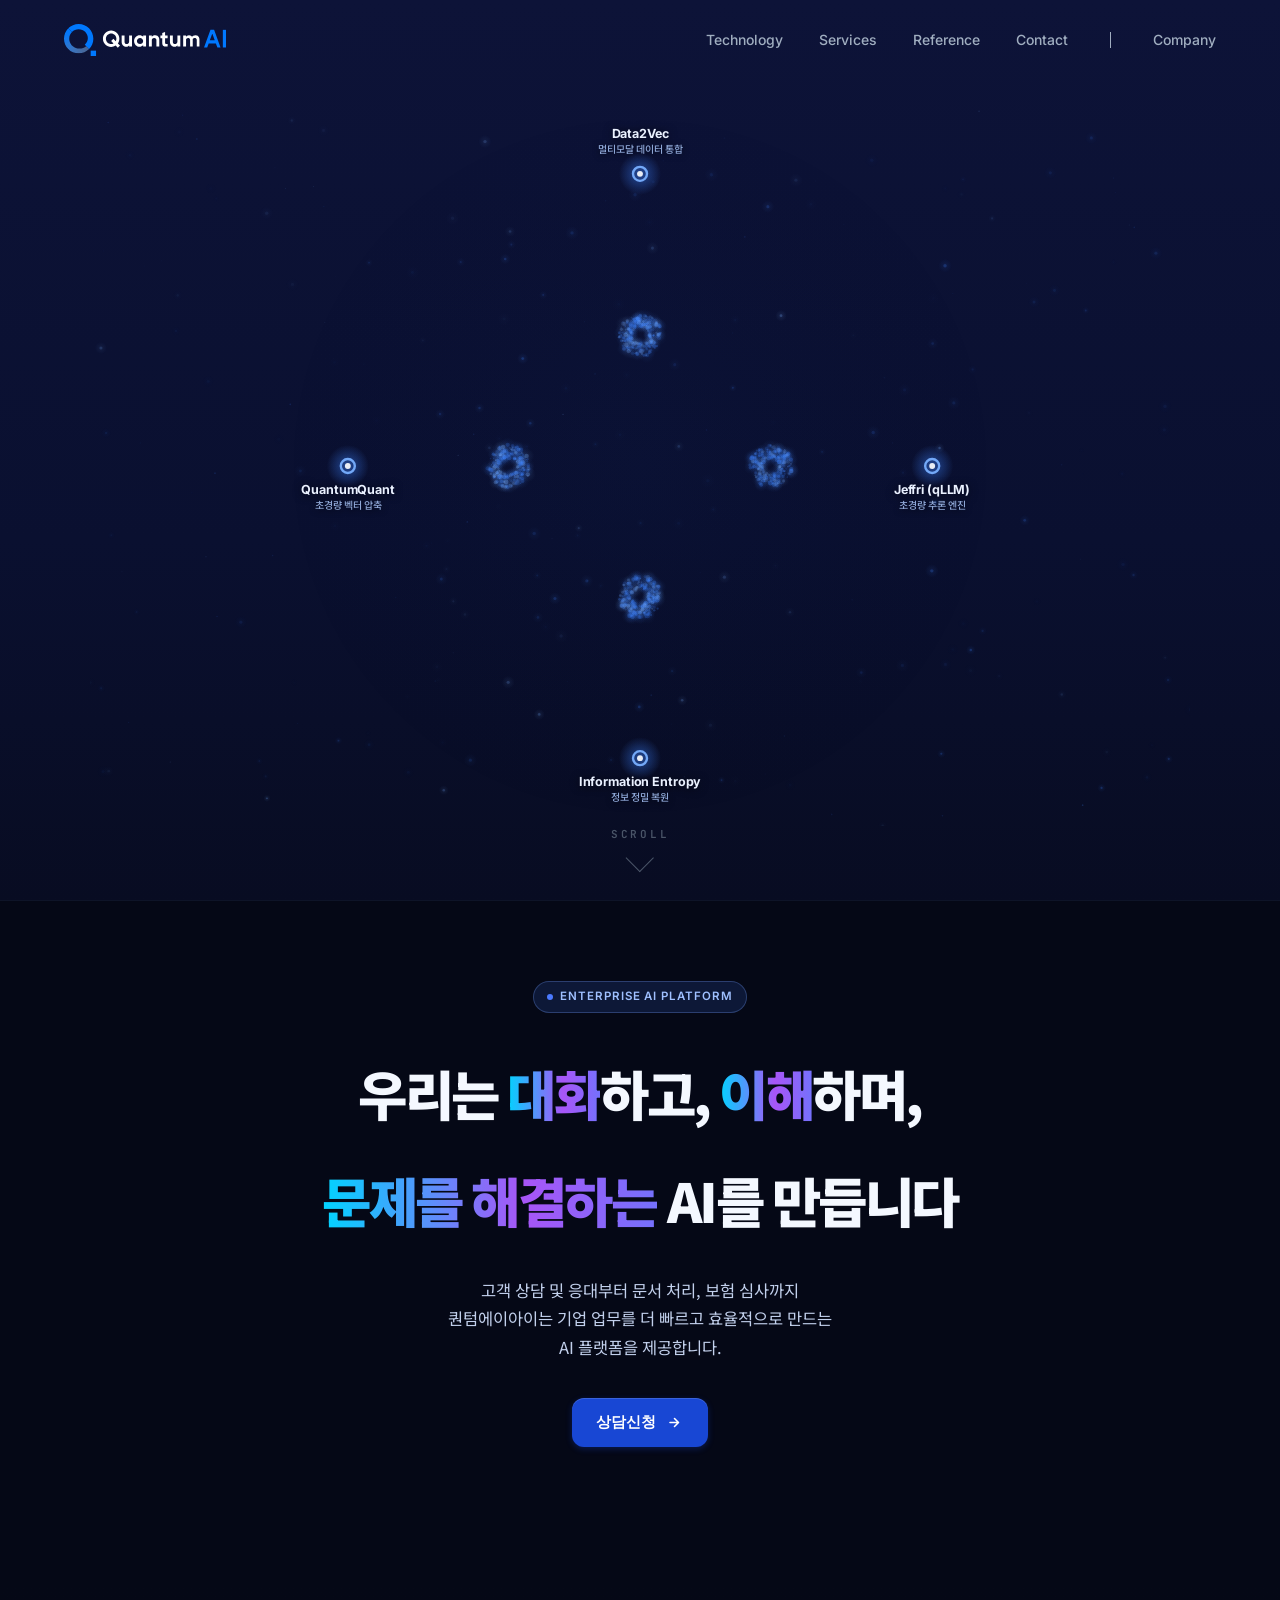
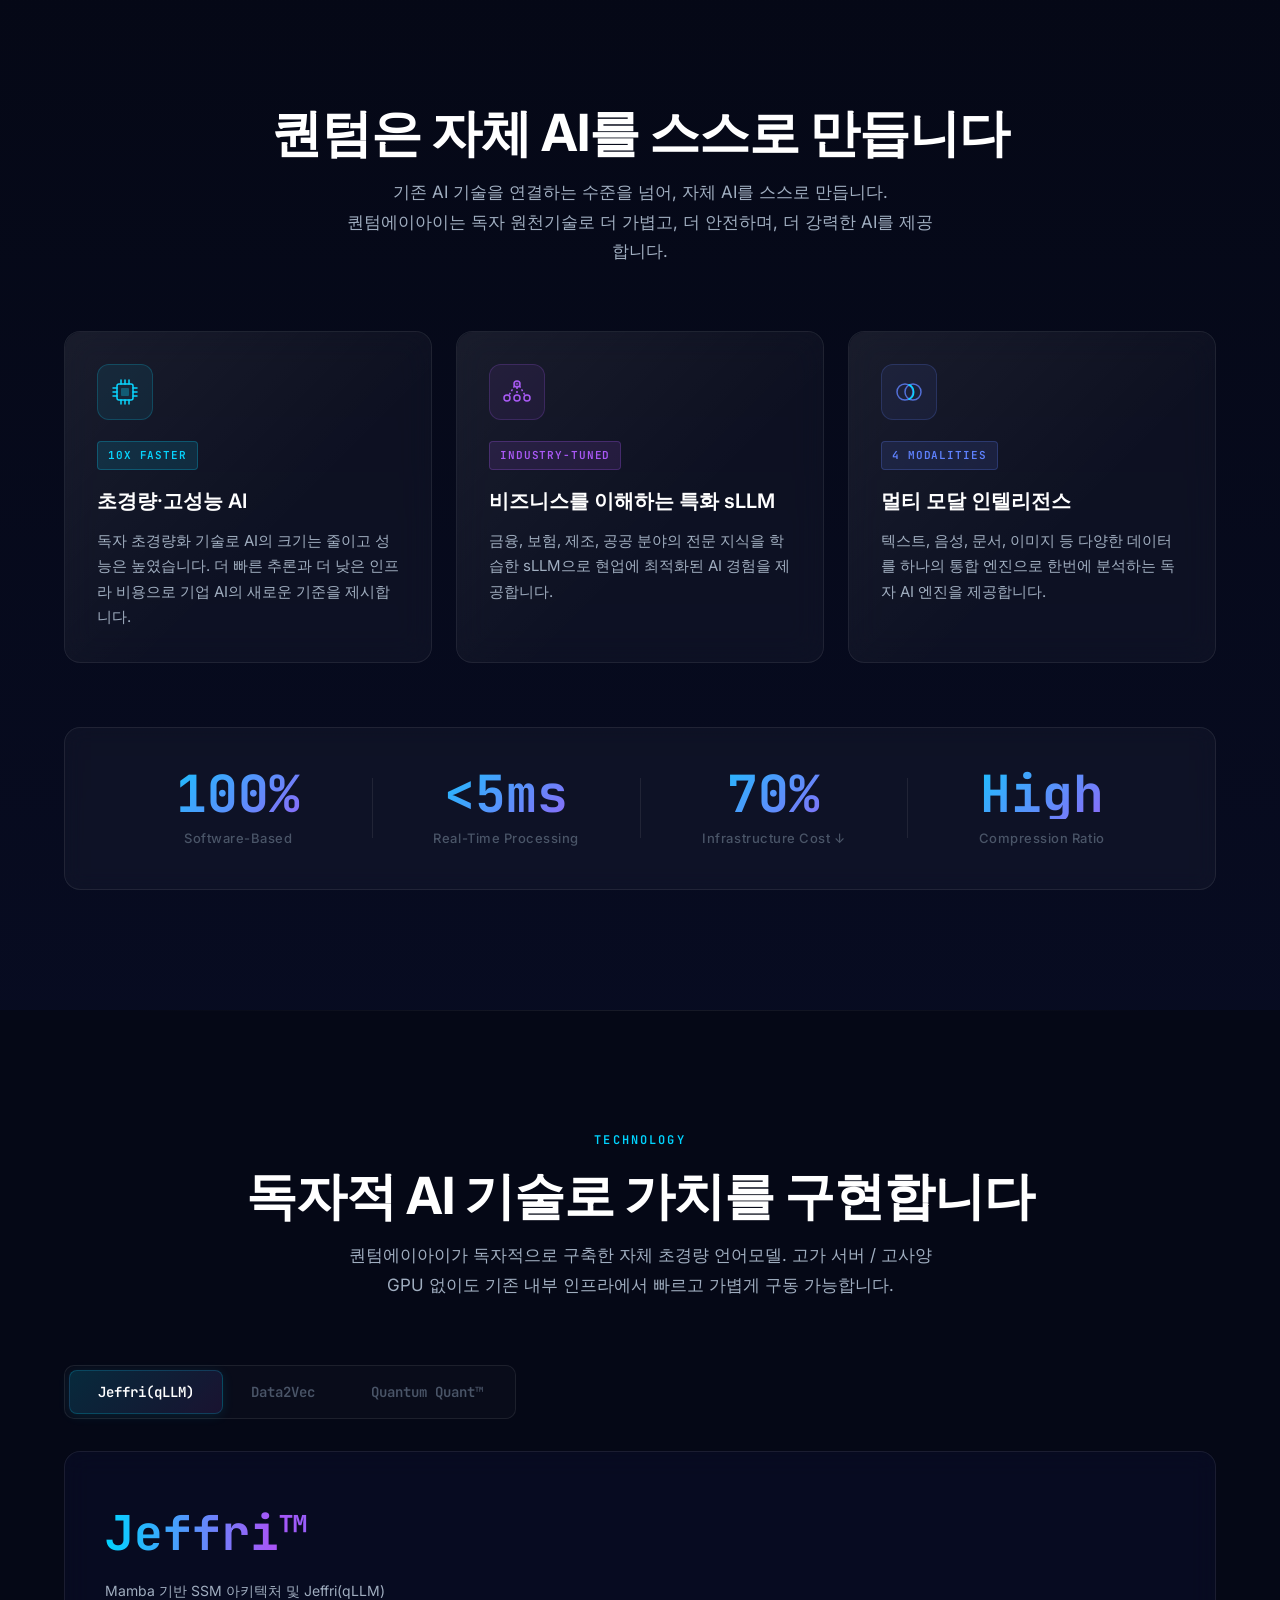
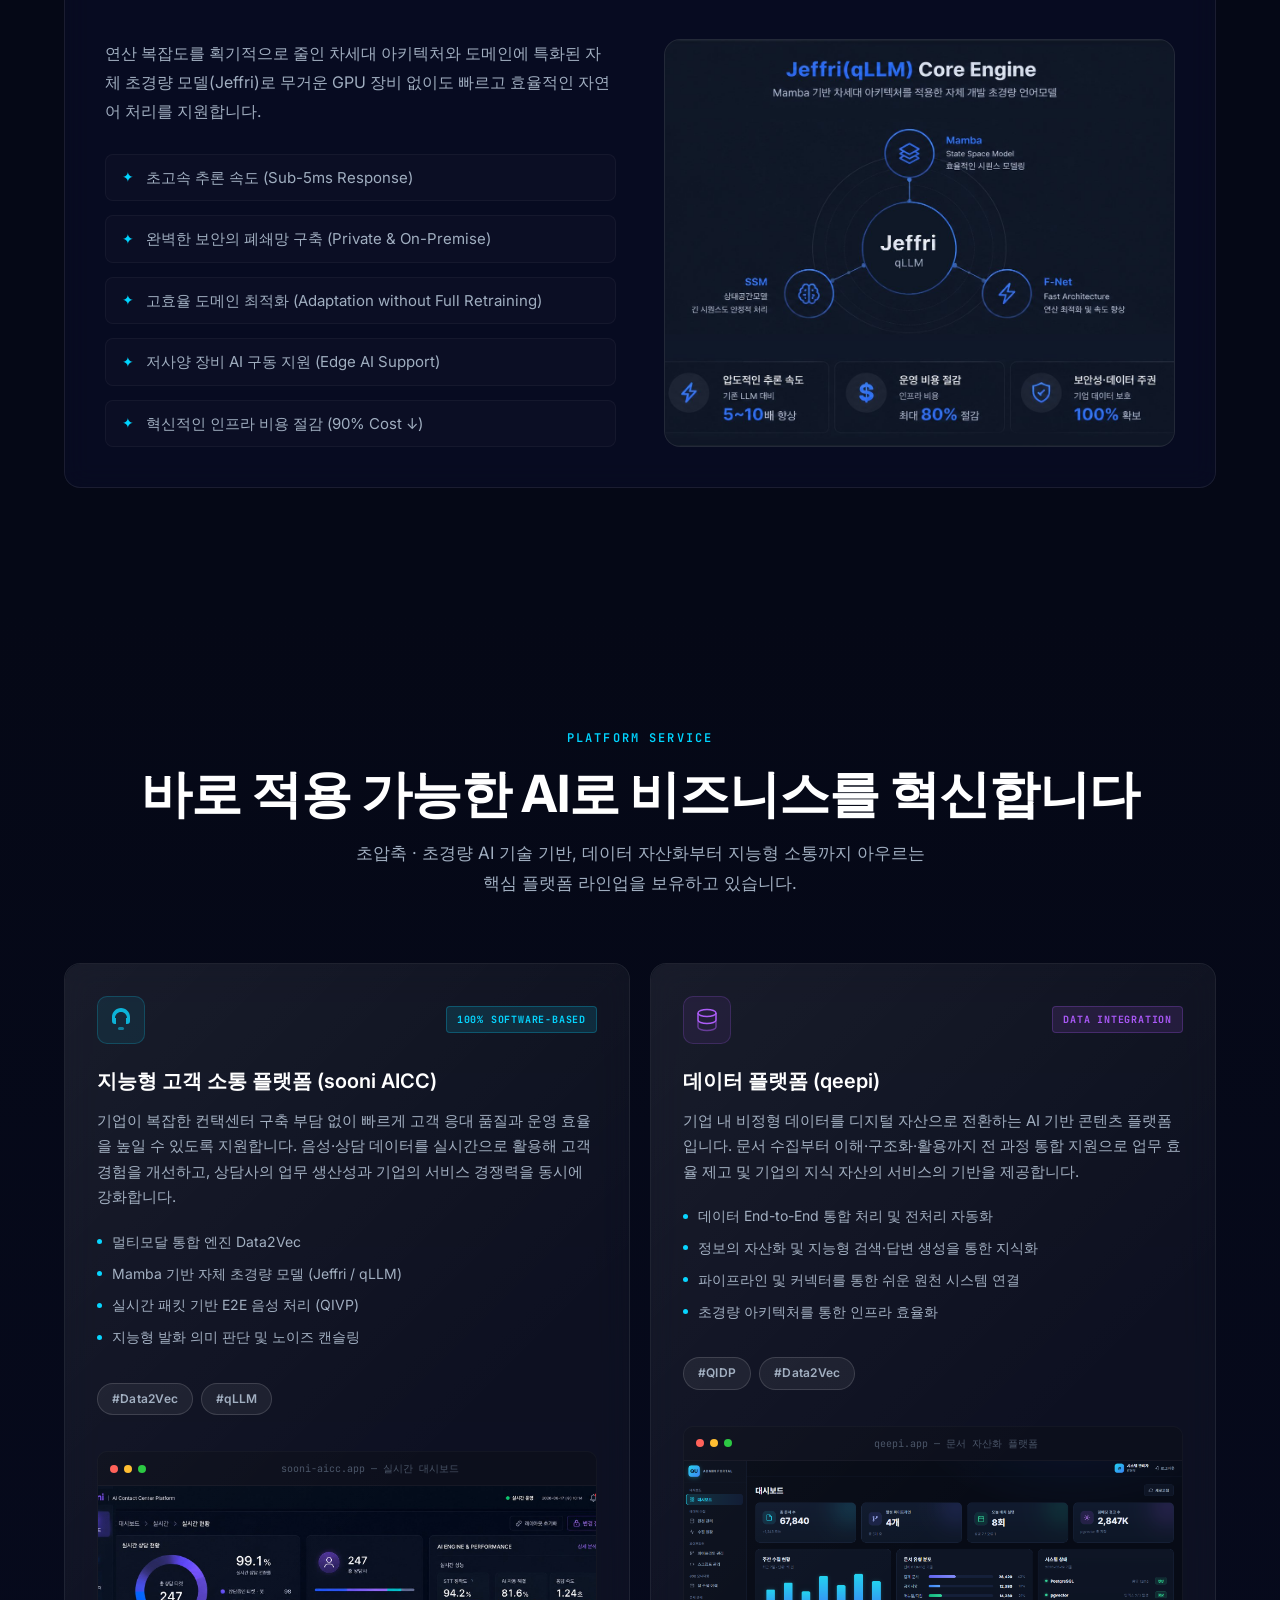
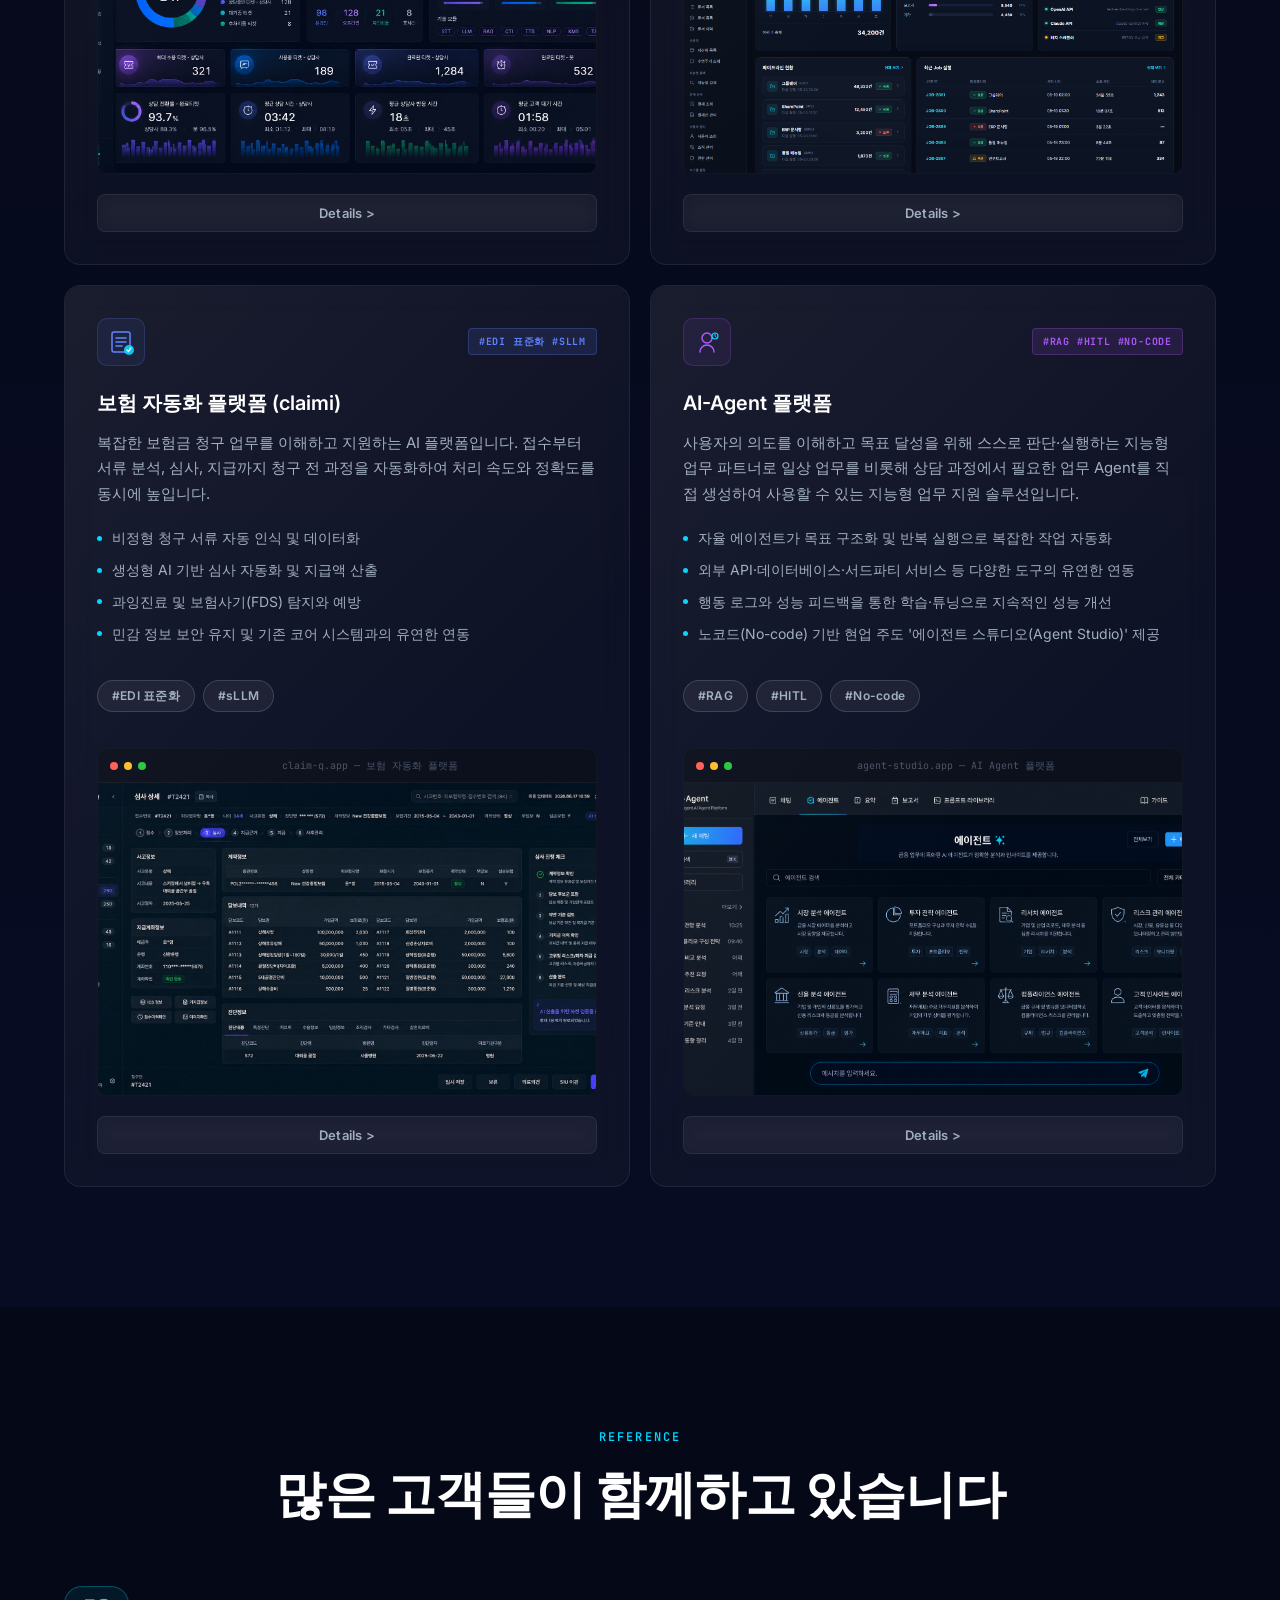
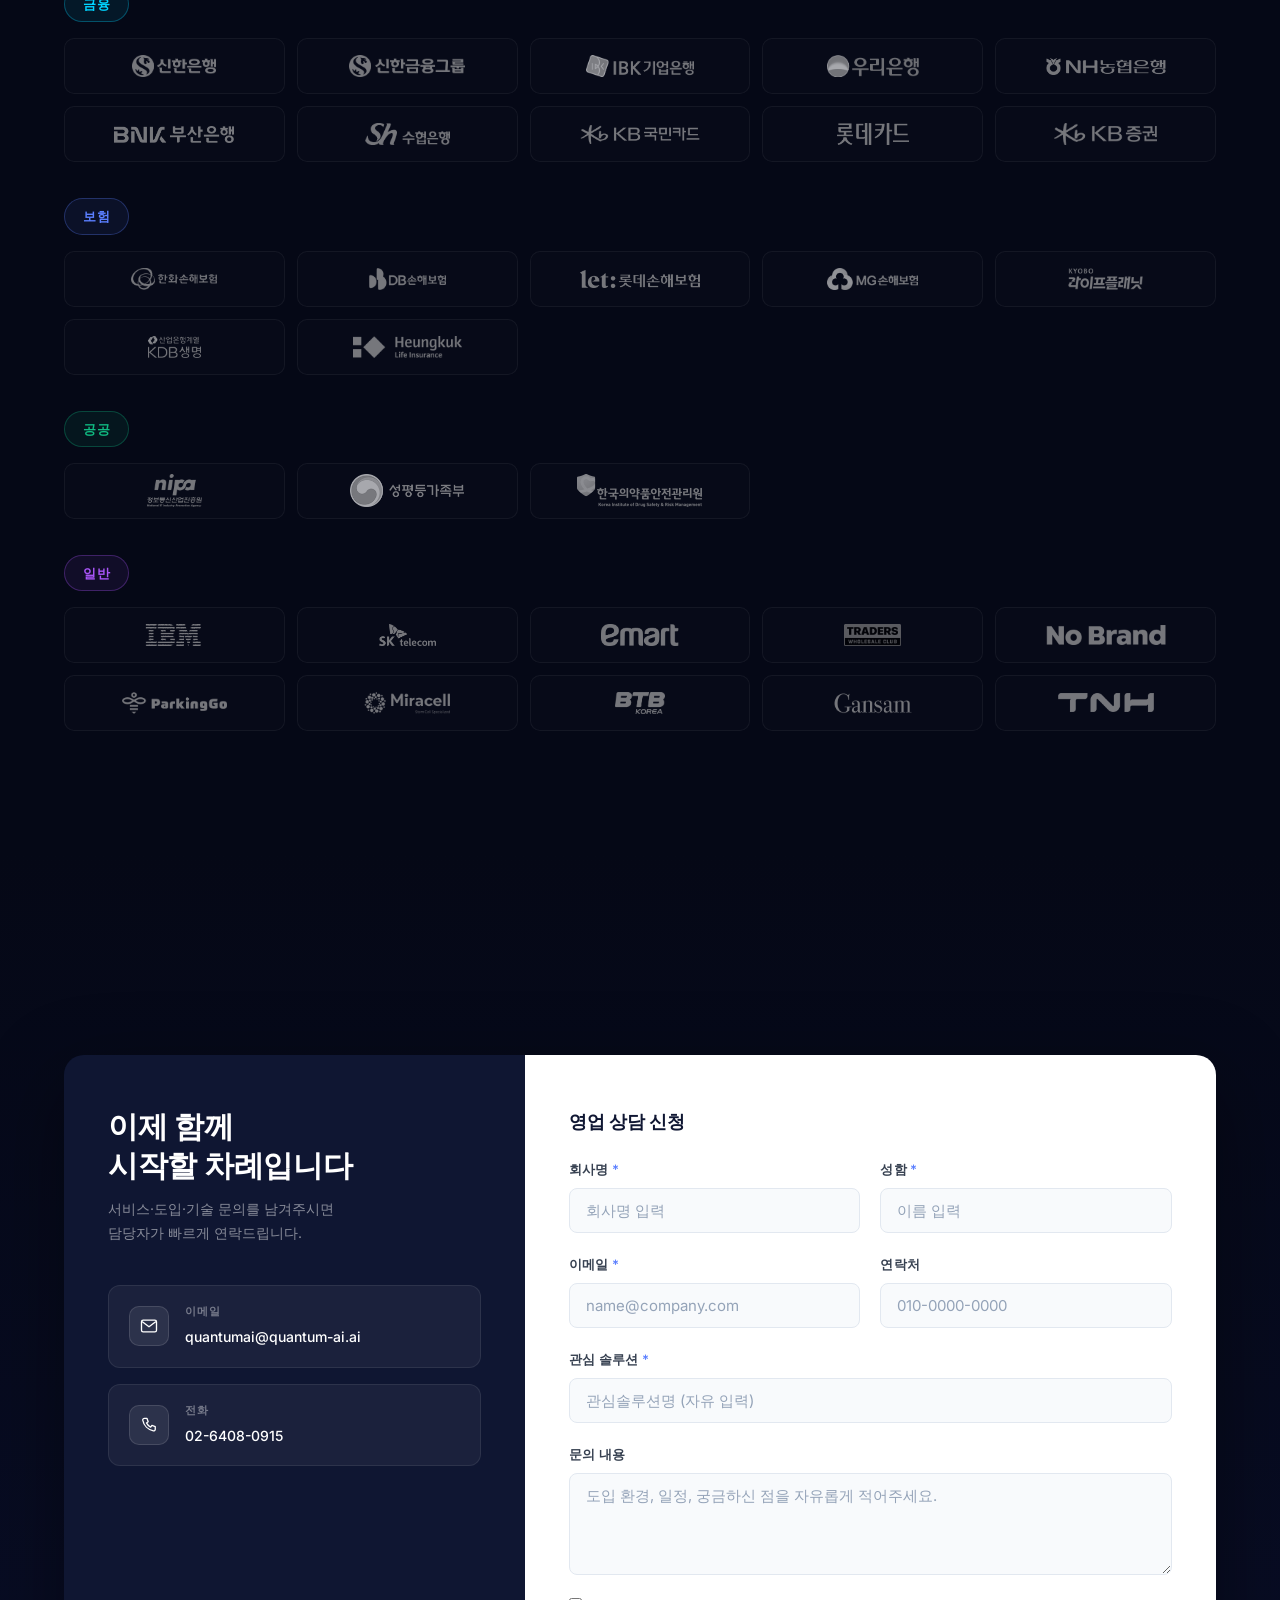
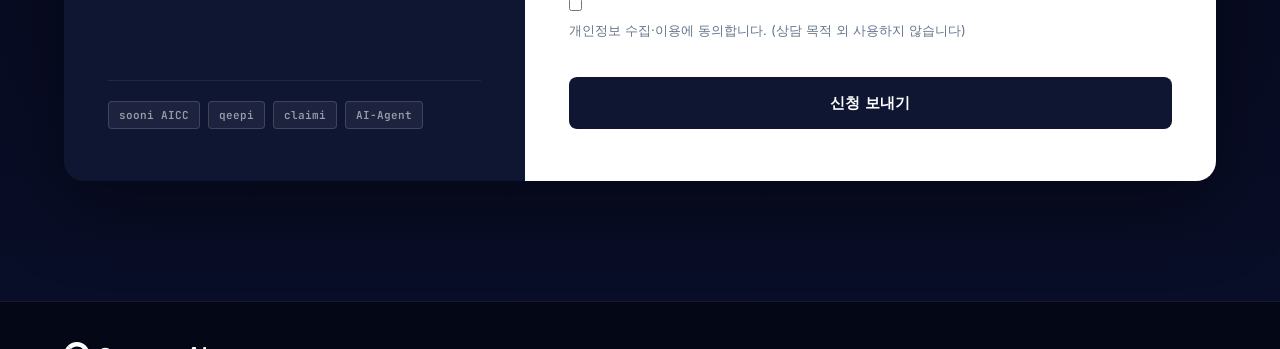
==== index.html @ 3c7838ae "Add files via upload" ====
﻿<!DOCTYPE html>
<html lang="en">
<head>
  <meta charset="UTF-8" />
  <meta name="viewport" content="width=device-width, initial-scale=1.0" />
  <title>Enterprise AI Technology | Proprietary sLLM & Multimodal AI</title>
  <meta name="description" content="Jeffri™ sLLM, Data2Vec™ multimodal engine, and Ultra Compression Technology — proprietary AI for enterprise-grade intelligence." />
  <meta property="og:title" content="Enterprise AI Technology | Proprietary sLLM & Multimodal AI" />
  <meta property="og:description" content="We own the AI stack. Jeffri™ sLLM, Data2Vec™ multimodal engine, and Ultra Compression Technology for enterprise." />
  <meta property="og:type" content="website" />
  <link rel="preconnect" href="https://fonts.googleapis.com" />
  <link rel="preconnect" href="https://fonts.gstatic.com" crossorigin />
  <link href="https://fonts.googleapis.com/css2?family=Inter:wght@300;400;500;600;700;800;900&family=JetBrains+Mono:wght@400;500;600;700&family=Noto+Sans+KR:wght@300;400;500;600;700;800;900&display=swap" rel="stylesheet" />
  <link rel="stylesheet" href="css/index.css" />
</head>
<body>

  <!-- NAVIGATION -->
  <header id="navbar" role="banner">
    <nav class="nav-container" aria-label="Main navigation">
      <a href="#" class="nav-logo" aria-label="Home">
        <img src="img/logo.svg" alt="Quantum AI" class="nav-logo-img" style="height:32px;width:auto;display:block;" />
      </a>
      <ul class="nav-links" role="list">
        <li><a href="#technology" class="nav-link">Technology</a></li>
        <li><a href="#services" class="nav-link">Services</a></li>
        <li><a href="#references" class="nav-link">Reference</a></li>
        <li><a href="#contact" class="nav-link">Contact</a></li>
        <li class="nav-divider" aria-hidden="true"></li>
        <li><a href="company.html" class="nav-link nav-link-alt">Company</a></li>
      </ul>
      <a href="#contact" class="btn btn-nav-cta" style="display:none;">Get Started</a>
      <button class="hamburger" aria-label="Open menu" aria-expanded="false" aria-controls="mobile-drawer">
        <span></span><span></span><span></span>
      </button>
    </nav>
    <!-- Mobile Drawer -->
    <div id="mobile-drawer" class="mobile-drawer" role="dialog" aria-modal="true" aria-label="Navigation menu">
      <button class="drawer-close" aria-label="Close menu">✕</button>
      <ul role="list">
        <li><a href="#hero" class="drawer-link">Intro</a></li>
        <li><a href="#technology" class="drawer-link">Technology</a></li>
        <li><a href="#services" class="drawer-link">Services</a></li>
        <li><a href="#references" class="drawer-link">Reference</a></li>
        <li><a href="#contact" class="drawer-link">Contact</a></li>
        <li class="drawer-divider" aria-hidden="true"></li>
        <li><a href="company.html" class="drawer-link drawer-link-alt">Company</a></li>
        <li style="display:none;"><a href="#contact" class="btn btn-primary drawer-cta">Get Started</a></li>
      </ul>
    </div>
    <div class="drawer-overlay"></div>
  </header>

  <main>

    <!-- ===== SECTION 1: HERO (quantum-ai-final.html 애니메이션 적용) ===== -->
    <section id="hero" class="hero-section hero-stacked" aria-label="Hero">
      <div class="hero-grid"></div>
      <div class="hero-glow"></div>

      <!-- 첫 화면: 애니메이션 배너만 단독 노출 (100vh) -->
      <div class="hero-stage">
        <div class="hero-vis-banner">
          <div class="hero-vis-wrap">
            <canvas class="hero-canvas-3d" id="heroKvCanvas" aria-hidden="true"></canvas>
            <div class="hero-node-labels" id="heroNodeLabels" aria-hidden="true"></div>
            <div class="hero-core-title" id="heroCoreTitle">퀀텀에이아이</div>
          </div>
        </div>
        <a href="#hero-copy" class="hero-scroll-hint" aria-label="아래로 스크롤">
          <span class="hero-scroll-text">SCROLL</span>
          <span class="hero-scroll-arrow" aria-hidden="true"></span>
        </a>
      </div>

      <!-- 스크롤 후: 히어로 문구 (중앙 정렬) -->
      <div class="hero-inner" id="hero-copy">
        <div class="hero-copy reveal-up">
          <div class="hero-kicker"><span class="hero-kicker-dot"></span>Enterprise AI Platform</div>
          <h1 class="hero-h1 kr">
            <span class="block"><span class="hw">우리는 </span><span class="grad g1">대화</span><span class="hw">하고, </span><span class="grad g2">이해</span><span class="hw">하며,</span></span>
            <span class="block" style="white-space:nowrap;"><span class="grad g3">문제를 해결하는</span><span class="hw"> AI를 만듭니다</span></span>
          </h1>
          <p class="hero-sub">고객 상담 및 응대부터 문서 처리, 보험 심사까지<br>퀀텀에이아이는 기업 업무를 더 빠르고 효율적으로 만드는<br>AI 플랫폼을 제공합니다.</p>
          <div class="hero-ctas">
            <a href="#contact" class="btn-hero-p">
              상담신청
              <svg width="20" height="13" viewBox="0 0 13 13" fill="none"><path d="M2.5 6.5h8M7 2.5l4 4-4 4" stroke="white" stroke-width="1.6" stroke-linecap="round" stroke-linejoin="round"/></svg>
            </a>
          </div>
        </div>
      </div>
    </section>

    <!-- ===== SECTION 2: WHY US ===== -->
    <section id="why-us" class="section why-section" aria-labelledby="why-title">
      <div class="container">
        <div class="section-header reveal-up">
          <h2 id="why-title" class="section-h2">퀀텀은 자체 AI를 스스로 만듭니다</h2>
          <p class="section-sub">기존 AI 기술을 연결하는 수준을 넘어, 자체 AI를 스스로 만듭니다. </br>퀀텀에이아이는 독자 원천기술로 더 가볍고, 더 안전하며, 더 강력한 AI를 제공합니다.</p>
        </div>

        <div class="cards-grid three-col">
          <!-- Card 1 -->
          <article class="glass-card reveal-up" style="--delay:0.1s" aria-label="Ultra Lightweight AI">
            <div class="card-icon-wrap cyan-glow">
              <svg width="32" height="32" viewBox="0 0 32 32" fill="none" aria-hidden="true">
                <rect x="8" y="8" width="16" height="16" rx="2" stroke="#00D4FF" stroke-width="1.5"/>
                <rect x="12" y="12" width="8" height="8" rx="1" fill="#00D4FF" opacity="0.3"/>
                <line x1="4" y1="12" x2="8" y2="12" stroke="#00D4FF" stroke-width="1.5" stroke-linecap="round"/>
                <line x1="4" y1="16" x2="8" y2="16" stroke="#00D4FF" stroke-width="1.5" stroke-linecap="round"/>
                <line x1="4" y1="20" x2="8" y2="20" stroke="#00D4FF" stroke-width="1.5" stroke-linecap="round"/>
                <line x1="24" y1="12" x2="28" y2="12" stroke="#00D4FF" stroke-width="1.5" stroke-linecap="round"/>
                <line x1="24" y1="16" x2="28" y2="16" stroke="#00D4FF" stroke-width="1.5" stroke-linecap="round"/>
                <line x1="24" y1="20" x2="28" y2="20" stroke="#00D4FF" stroke-width="1.5" stroke-linecap="round"/>
                <line x1="12" y1="4" x2="12" y2="8" stroke="#00D4FF" stroke-width="1.5" stroke-linecap="round"/>
                <line x1="16" y1="4" x2="16" y2="8" stroke="#00D4FF" stroke-width="1.5" stroke-linecap="round"/>
                <line x1="20" y1="4" x2="20" y2="8" stroke="#00D4FF" stroke-width="1.5" stroke-linecap="round"/>
                <line x1="12" y1="24" x2="12" y2="28" stroke="#00D4FF" stroke-width="1.5" stroke-linecap="round"/>
                <line x1="16" y1="24" x2="16" y2="28" stroke="#00D4FF" stroke-width="1.5" stroke-linecap="round"/>
                <line x1="20" y1="24" x2="20" y2="28" stroke="#00D4FF" stroke-width="1.5" stroke-linecap="round"/>
              </svg>
            </div>
            <span class="card-badge badge-cyan">10x Faster</span>
            <h3 class="card-h3">초경량·고성능 AI</h3>
            <p class="card-body">독자 초경량화 기술로 AI의 크기는 줄이고 성능은 높였습니다. 더 빠른 추론과 더 낮은 인프라 비용으로 기업 AI의 새로운 기준을 제시합니다.</p>
          </article>

          <!-- Card 2 -->
          <article class="glass-card reveal-up" style="--delay:0.2s" aria-label="Domain-Specialized sLLM">
            <div class="card-icon-wrap purple-glow">
              <svg width="32" height="32" viewBox="0 0 32 32" fill="none" aria-hidden="true">
                <circle cx="16" cy="8" r="3" stroke="#A855F7" stroke-width="1.5"/>
                <circle cx="6" cy="22" r="3" stroke="#A855F7" stroke-width="1.5"/>
                <circle cx="26" cy="22" r="3" stroke="#A855F7" stroke-width="1.5"/>
                <circle cx="16" cy="22" r="3" stroke="#A855F7" stroke-width="1.5"/>
                <line x1="16" y1="11" x2="16" y2="19" stroke="#A855F7" stroke-width="1.5" stroke-dasharray="2 2"/>
                <line x1="13.5" y1="10" x2="7.5" y2="20" stroke="#A855F7" stroke-width="1.5" stroke-dasharray="2 2"/>
                <line x1="18.5" y1="10" x2="24.5" y2="20" stroke="#A855F7" stroke-width="1.5" stroke-dasharray="2 2"/>
                <circle cx="16" cy="8" r="1.5" fill="#A855F7" opacity="0.6"/>
              </svg>
            </div>
            <span class="card-badge badge-purple">Industry-Tuned</span>
            <h3 class="card-h3">비즈니스를 이해하는 특화 sLLM</h3>
            <p class="card-body">금융, 보험, 제조, 공공 분야의 전문 지식을 학습한 sLLM으로 현업에 최적화된 AI 경험을 제공합니다.</p>
          </article>

          <!-- Card 3 -->
          <article class="glass-card reveal-up" style="--delay:0.3s" aria-label="Multimodal Intelligence">
            <div class="card-icon-wrap blue-glow">
              <svg width="32" height="32" viewBox="0 0 32 32" fill="none" aria-hidden="true">
                <circle cx="12" cy="16" r="8" stroke="#5B7FFF" stroke-width="1.5" opacity="0.8"/>
                <circle cx="20" cy="16" r="8" stroke="#5B7FFF" stroke-width="1.5" opacity="0.8"/>
                <path d="M16 8.72a8 8 0 010 14.56" stroke="#00D4FF" stroke-width="1.5" stroke-linecap="round"/>
              </svg>
            </div>
            <span class="card-badge badge-blue">4 Modalities</span>
            <h3 class="card-h3">멀티 모달 인텔리전스</h3>
            <p class="card-body">텍스트, 음성, 문서, 이미지 등 다양한 데이터를 하나의 통합 엔진으로 한번에 분석하는 독자 AI 엔진을 제공합니다.</p>
          </article>
        </div>

        <!-- Stat Counters -->
        <div class="stats-row reveal-up" style="--delay:0.4s" aria-label="Key statistics">
          <div class="stat-item">
            <div class="stat-value" data-target="100" data-suffix="%">0%</div>
            <div class="stat-label">Software-Based</div>
          </div>
          <div class="stat-sep" aria-hidden="true"></div>
          <div class="stat-item">
            <div class="stat-value" data-prefix="<" data-target="5" data-suffix="ms">&lt;5ms</div>
            <div class="stat-label">Real-Time Processing</div>
          </div>
          <div class="stat-sep" aria-hidden="true"></div>
          <div class="stat-item">
            <div class="stat-value" data-target="70" data-suffix="%" data-down="true">0%</div>
            <div class="stat-label">Infrastructure Cost ↓</div>
          </div>
          <div class="stat-sep" aria-hidden="true"></div>
          <div class="stat-item">
            <div class="stat-value">High</div>
            <div class="stat-label">Compression Ratio</div>
          </div>
        </div>
      </div>
    </section>

    <!-- ===== SECTION 3: TECHNOLOGY ===== -->
    <section id="technology" class="section tech-section" aria-labelledby="tech-title">
      <div class="container">
        <div class="section-header reveal-up">
          <p class="section-label">Technology</p>
          <h2 id="tech-title" class="section-h2">독자적 AI 기술로 가치를 구현합니다</h2>
          <p class="section-sub">퀀텀에이아이가 독자적으로 구축한 자체 초경량 언어모델. 고가 서버 / 고사양 GPU 없이도 기존 내부 인프라에서 빠르고 가볍게 구동 가능합니다.</p>
        </div>

        <!-- Tech Tabs -->
        <div class="tech-tabs-nav reveal-up" role="tablist" aria-label="Technology tabs">
          <button class="tech-tab active" role="tab" aria-selected="true" aria-controls="tab-jeffri" id="tab-btn-jeffri">Jeffri(qLLM)</button>
          <button class="tech-tab" role="tab" aria-selected="false" aria-controls="tab-data2vec" id="tab-btn-data2vec">Data2Vec</button>
          <button class="tech-tab" role="tab" aria-selected="false" aria-controls="tab-compression" id="tab-btn-compression">Quantum Quant™</button>
        </div>

        <!-- TAB PANEL 1: Jeffri -->
        <div id="tab-jeffri" class="tech-panel active" role="tabpanel" aria-labelledby="tab-btn-jeffri">
          <div class="tech-panel-header">
            <div class="tech-brand-badge">
              <span class="tech-brand-name shimmer-text">Jeffri™</span>
              <span class="tech-brand-sub">Mamba 기반 SSM 아키텍처 및 Jeffri(qLLM)</span>
            </div>
            <span class="status-badge" style="display:none;"><span class="status-dot"></span>Production Ready</span>
          </div>
          <div class="tech-panel-body jeffri-body">
            <div class="tech-left">
              <p class="tech-description">
                연산 복잡도를 획기적으로 줄인 차세대 아키텍처와 도메인에 특화된 자체 초경량 모델(Jeffri)로 무거운 GPU 장비 없이도 빠르고 효율적인 자연어 처리를 지원합니다.
              </p>
              <ul class="capability-list" aria-label="Jeffri capabilities">
                <li><span class="cap-icon">✦</span> 초고속 추론 속도 (Sub-5ms Response)</li>
                <li><span class="cap-icon">✦</span> 완벽한 보안의 폐쇄망 구축 (Private &amp; On-Premise)</li>
                <li><span class="cap-icon">✦</span> 고효율 도메인 최적화 (Adaptation without Full Retraining)</li>
                <li><span class="cap-icon">✦</span> 저사양 장비 AI 구동 지원 (Edge AI Support)</li>
                <li><span class="cap-icon">✦</span> 혁신적인 인프라 비용 절감 (90% Cost ↓)</li>
              </ul>
            </div>
            <div class="tech-right">
              <div class="neural-viz neural-viz-img" aria-label="Jeffri 아키텍처 시각화">
                <img src="img/jeffri-architecture.png" alt="Jeffri qLLM 아키텍처" loading="lazy" />
              </div>
            </div>
          </div>
        </div>

        <!-- TAB PANEL 2: Data2Vec -->
        <div id="tab-data2vec" class="tech-panel" role="tabpanel" aria-labelledby="tab-btn-data2vec" hidden>
          <div class="tech-panel-header">
            <div class="tech-brand-badge">
              <span class="tech-brand-name shimmer-text blue-shimmer">Data2Vec™</span>
              <span class="tech-brand-sub">모든 데이터 형식의 경계를 허무는 자체 LLM 기반 멀티모달 통합 엔진</span>
            </div>
          </div>
          <div class="tech-panel-body data2vec-body">
            <div class="tech-left">
              <p class="tech-description">
                음성, 텍스트, 이미지 등 서로 다른 형태의 정보를 단일 엔진으로 빠르고 매끄럽게 인지합니다. 개별적인 여러 개의 엔진을 구축할 필요 없이 다양한 형태의 정보를 단 하나의 엔진에서 복합·인지하여 한번에 처리하는 독자적 기술입니다.
              </p>
              <div class="data2vec-flow" aria-label="Data2Vec processing flow">
                <div class="flow-inputs">
                  <div class="flow-input-item">
                    <span class="flow-icon"><svg width="16" height="16" viewBox="0 0 24 24" fill="none" aria-hidden="true"><rect x="9" y="3" width="6" height="11" rx="3" stroke="currentColor" stroke-width="1.6"/><path d="M5 11a7 7 0 0 0 14 0M12 18v3" stroke="currentColor" stroke-width="1.6" stroke-linecap="round"/></svg></span>
                    <span>음성</span>
                  </div>
                  <div class="flow-input-item">
                    <span class="flow-icon"><svg width="16" height="16" viewBox="0 0 24 24" fill="none" aria-hidden="true"><path d="M5 6h14M5 10h14M5 14h10M5 18h7" stroke="currentColor" stroke-width="1.6" stroke-linecap="round"/></svg></span>
                    <span>텍스트</span>
                  </div>
                  <div class="flow-input-item">
                    <span class="flow-icon"><svg width="16" height="16" viewBox="0 0 24 24" fill="none" aria-hidden="true"><rect x="3" y="5" width="18" height="14" rx="2" stroke="currentColor" stroke-width="1.6"/><circle cx="8.5" cy="10" r="1.5" stroke="currentColor" stroke-width="1.4"/><path d="M5 17l4.5-4.5L13 16l2.5-2.5L20 18" stroke="currentColor" stroke-width="1.6" stroke-linecap="round" stroke-linejoin="round"/></svg></span>
                    <span>이미지</span>
                  </div>
                </div>
                <div class="flow-arrow-col" aria-hidden="true">
                  <div class="flow-arrow-lines">
                    <span class="flow-line"></span>
                    <span class="flow-line"></span>
                    <span class="flow-line"></span>
                    <span class="flow-line"></span>
                  </div>
                  <div class="flow-arrow-tip">→</div>
                </div>
                <div class="flow-core">
                  <div class="flow-core-inner">
                    <span class="shimmer-text blue-shimmer">Data2Vec™</span>
                    <span style="color:var(--text-secondary);font-size:12px;">Core Engine</span>
                  </div>
                </div>
                <div class="flow-arrow-right" aria-hidden="true">→</div>
                <div class="flow-output">
                  <div class="flow-output-inner">
                    <span class="output-title">지능형 통합 레이어</span>
                    <div class="output-tags">
                      <span>Semantic Search</span>
                      <span>Cross-modal QA</span>
                      <span>Insight Extraction</span>
                    </div>
                  </div>
                </div>
              </div>
            </div>
            <div class="tech-right">
              <div class="use-case-tiles">
                <h4 style="color:var(--text-secondary);font-size:13px;letter-spacing:0.1em;text-transform:uppercase;margin-bottom:16px;">Cross-Modal Applications</h4>
                <div class="use-case-grid">
                  <div class="use-case-tile">
                    <span class="use-icon" style="color:var(--color-primary);"><svg width="22" height="22" viewBox="0 0 24 24" fill="none" aria-hidden="true"><circle cx="11" cy="11" r="6.5" stroke="currentColor" stroke-width="1.6"/><path d="M16 16l4 4" stroke="currentColor" stroke-width="1.6" stroke-linecap="round"/></svg></span>
                    <strong>Voice → Insight</strong>
                    <p>음성 상담 기록을 구조화된 데이터로 분석</p>
                  </div>
                  <div class="use-case-tile">
                    <span class="use-icon" style="color:var(--color-primary);"><svg width="22" height="22" viewBox="0 0 24 24" fill="none" aria-hidden="true"><path d="M4 20V4" stroke="currentColor" stroke-width="1.6" stroke-linecap="round"/><path d="M4 20h16" stroke="currentColor" stroke-width="1.6" stroke-linecap="round"/><rect x="7.5" y="12" width="3" height="5" rx="0.5" stroke="currentColor" stroke-width="1.5"/><rect x="13" y="8" width="3" height="9" rx="0.5" stroke="currentColor" stroke-width="1.5"/></svg></span>
                    <strong>Doc → Knowledge</strong>
                    <p>데이터를 검색 가능한 지능형 자산으로 변환</p>
                  </div>
                  <div class="use-case-tile">
                    <span class="use-icon" style="color:var(--color-primary);"><svg width="22" height="22" viewBox="0 0 24 24" fill="none" aria-hidden="true"><rect x="5" y="8" width="14" height="11" rx="2.5" stroke="currentColor" stroke-width="1.6"/><path d="M12 5v3M9 4.5h6" stroke="currentColor" stroke-width="1.6" stroke-linecap="round"/><circle cx="9.5" cy="13" r="1.2" fill="currentColor"/><circle cx="14.5" cy="13" r="1.2" fill="currentColor"/></svg></span>
                    <strong>Image → Data</strong>
                    <p>시각적 데이터를 정형화된 메타 데이터로 변환</p>
                  </div>
                  <div class="use-case-tile">
                    <span class="use-icon" style="color:var(--color-primary);"><svg width="22" height="22" viewBox="0 0 24 24" fill="none" aria-hidden="true"><path d="M13 3L5 13h6l-1 8 8-10h-6l1-8z" stroke="currentColor" stroke-width="1.6" stroke-linejoin="round"/></svg></span>
                    <strong>Unified Query</strong>
                    <p>모든 데이터 형식의 통합 질의/분석</p>
                  </div>
                </div>
              </div>
            </div>
          </div>
        </div>

        <!-- TAB PANEL 3: Compression -->
        <div id="tab-compression" class="tech-panel" role="tabpanel" aria-labelledby="tab-btn-compression" hidden>
          <div class="tech-panel-header">
            <div class="tech-brand-badge">
              <span class="tech-brand-name shimmer-text green-shimmer">Quantum Quant™</span>
              <span class="tech-brand-sub">혁신적 AI 경량화를 완성하는 차세대 초압축 기술 (Ultra-Compression)</span>
            </div>
            <span class="status-badge" style="display:none;"><span class="status-dot green-dot"></span>초압축(Ultra-Compression)</span>
          </div>
          <div class="tech-panel-body compression-body">
            <p class="tech-description" style="margin-bottom:24px;">막대한 연산 자원이 필요한 AI 모델의 크기를 성능 저하 없이 대폭 압축하여 메모리 사용량과 연산 비용을 최소화하고 프라이빗 AI 구동을 지원하는 독자적 초압축 기술입니다.</p>
            <div class="compression-viz ba-viz ba-viz-img" aria-label="Quantum Quant™ 경량화 비교 (BEFORE / AFTER)">
              <img src="img/quantum-quant.png" alt="Quantum Quant™ BEFORE/AFTER 경량화 비교" loading="lazy" />
            </div>
          </div>
        </div>

      </div>
    </section>

    <!-- ===== SECTION 4: SERVICES ===== -->
    <section id="services" class="section services-section" aria-labelledby="services-title">
      <div class="container">
        <div class="section-header reveal-up">
          <p class="section-label">Platform Service</p>
          <h2 id="services-title" class="section-h2">바로 적용 가능한 AI로 비즈니스를 혁신합니다</h2>
          <p class="section-sub">초압축 · 초경량 AI 기술 기반, 데이터 자산화부터 지능형 소통까지 아우르는 <br>핵심 플랫폼 라인업을 보유하고 있습니다.</p>
        </div>

        <div class="services-grid">

          <!-- Service 1: AICC -->
          <article class="service-card glass-card reveal-up" style="--delay:0.1s" aria-label="AI Contact Center">
            <div class="service-card-top">
              <div class="service-icon-wrap cyan-glow">
                <svg width="28" height="28" viewBox="0 0 28 28" fill="none" aria-hidden="true">
                  <path d="M14 2C9.03 2 5 6.03 5 11v4a3 3 0 003 3h1v-6H8c0-3.31 2.69-6 6-6s6 2.69 6 6h-1v6h1a3 3 0 003-3v-4c0-4.97-4.03-9-9-9z" fill="#00D4FF" opacity="0.8"/>
                  <rect x="11" y="21" width="6" height="3" rx="1.5" fill="#00D4FF" opacity="0.5"/>
                </svg>
              </div>
              <span class="service-badge badge-cyan">100% Software-Based</span>
            </div>
            <h3 class="card-h3">지능형 고객 소통 플랫폼 (sooni AICC)</h3>
            <p class="card-body">기업이 복잡한 컨택센터 구축 부담 없이 빠르게 고객 응대 품질과 운영 효율을 높일 수 있도록 지원합니다. 음성·상담 데이터를 실시간으로 활용해 고객 경험을 개선하고, 상담사의 업무 생산성과 기업의 서비스 경쟁력을 동시에 강화합니다.</p>
            <ul class="service-features" aria-label="AICC features">
              <li><span class="feat-dot cyan-dot"></span>멀티모달 통합 엔진 Data2Vec</li>
              <li><span class="feat-dot cyan-dot"></span>Mamba 기반 자체 초경량 모델 (Jeffri / qLLM)</li>
              <li><span class="feat-dot cyan-dot"></span>실시간 패킷 기반 E2E 음성 처리 (QIVP)</li>
              <li><span class="feat-dot cyan-dot"></span>지능형 발화 의미 판단 및 노이즈 캔슬링</li>
            </ul>
            <div class="svc-tag-row">
              <span class="svc-tag">#Data2Vec</span>
              <span class="svc-tag">#qLLM</span>
            </div>
            <div class="svc-dummy-img" aria-label="sooni AICC 샘플화면" style="display:none;"></div>
            <div class="service-dashboard svc-preview" data-modal="modal-sooni" role="button" tabindex="0" aria-label="Dashboard preview">
              <div class="dashboard-bar">
                <span class="dash-dot red"></span>
                <span class="dash-dot yellow"></span>
                <span class="dash-dot green"></span>
                <span class="dash-url">sooni-aicc.app — 실시간 대시보드</span>
              </div>
              <div class="dashboard-img-wrap">
                <img src="img/sooni-dashboard.png" alt="sooni AICC 실시간 대시보드" loading="lazy" />
              </div>
            </div>
            <button class="svc-view-btn" data-modal="modal-sooni" type="button">Details &gt;</button>
          </article>

          <!-- Service 2: qeepi -->
          <article class="service-card glass-card reveal-up" style="--delay:0.2s" aria-label="Enterprise Data Assetization">
            <div class="service-card-top">
              <div class="service-icon-wrap purple-glow">
                <svg width="28" height="28" viewBox="0 0 28 28" fill="none" aria-hidden="true">
                  <ellipse cx="14" cy="7" rx="9" ry="3.5" stroke="#A855F7" stroke-width="1.5"/>
                  <path d="M5 7v7c0 1.93 4.03 3.5 9 3.5s9-1.57 9-3.5V7" stroke="#A855F7" stroke-width="1.5"/>
                  <path d="M5 14v7c0 1.93 4.03 3.5 9 3.5s9-1.57 9-3.5v-7" stroke="#A855F7" stroke-width="1.5" opacity="0.5"/>
                </svg>
              </div>
              <span class="service-badge badge-purple">Data Integration</span>
            </div>
            <h3 class="card-h3">데이터 플랫폼 (qeepi)</h3>
            <p class="card-body">기업 내 비정형 데이터를 디지털 자산으로 전환하는 AI 기반 콘텐츠 플랫폼입니다. 문서 수집부터 이해·구조화·활용까지 전 과정 통합 지원으로 업무 효율 제고 및 기업의 지식 자산의 서비스의 기반을 제공합니다.</p>
            <ul class="service-features" aria-label="qeepi features">
              <li><span class="feat-dot cyan-dot"></span>데이터 End-to-End 통합 처리 및 전처리 자동화</li>
              <li><span class="feat-dot cyan-dot"></span>정보의 자산화 및 지능형 검색·답변 생성을 통한 지식화</li>
              <li><span class="feat-dot cyan-dot"></span>파이프라인 및 커넥터를 통한 쉬운 원천 시스템 연결</li>
              <li><span class="feat-dot cyan-dot"></span>초경량 아키텍처를 통한 인프라 효율화</li>
            </ul>
            <div class="svc-tag-row">
              <span class="svc-tag">#QIDP</span>
              <span class="svc-tag">#Data2Vec</span>
            </div>
            <div class="service-dashboard svc-preview" data-modal="modal-qeepi" role="button" tabindex="0" aria-label="qeepi 문서 플랫폼 미리보기">
              <div class="dashboard-bar">
                <span class="dash-dot red"></span>
                <span class="dash-dot yellow"></span>
                <span class="dash-dot green"></span>
                <span class="dash-url">qeepi.app — 문서 자산화 플랫폼</span>
              </div>
              <div class="dashboard-img-wrap">
                <img src="img/qeepi-dashboard.png" alt="qeepi 문서 자산화 플랫폼 대시보드" loading="lazy" />
              </div>
            </div>
            <button class="svc-view-btn" data-modal="modal-qeepi" type="button">Details &gt;</button>
          </article>

          <!-- Service 3: claimi -->
          <article class="service-card glass-card reveal-up" style="--delay:0.3s" aria-label="claimi">
            <div class="service-card-top">
              <div class="service-icon-wrap blue-glow">
                <svg width="28" height="28" viewBox="0 0 28 28" fill="none" aria-hidden="true">
                  <rect x="5" y="4" width="18" height="20" rx="2" stroke="#5B7FFF" stroke-width="1.5"/>
                  <line x1="9" y1="10" x2="19" y2="10" stroke="#5B7FFF" stroke-width="1.5" stroke-linecap="round"/>
                  <line x1="9" y1="14" x2="19" y2="14" stroke="#5B7FFF" stroke-width="1.5" stroke-linecap="round"/>
                  <line x1="9" y1="18" x2="15" y2="18" stroke="#5B7FFF" stroke-width="1.5" stroke-linecap="round"/>
                  <circle cx="22" cy="22" r="5" fill="#00D4FF" opacity="0.9"/>
                  <path d="M20 22l1.5 1.5L24 20" stroke="white" stroke-width="1.2" stroke-linecap="round" stroke-linejoin="round"/>
                </svg>
              </div>
              <span class="service-badge badge-blue">#EDI 표준화 #sLLM</span>
            </div>
            <h3 class="card-h3">보험 자동화 플랫폼 (claimi)</h3>
            <p class="card-body">복잡한 보험금 청구 업무를 이해하고 지원하는 AI 플랫폼입니다. 접수부터 서류 분석, 심사, 지급까지 청구 전 과정을 자동화하여 처리 속도와 정확도를 동시에 높입니다.</p>
            <ul class="service-features" aria-label="claimi features">
              <li><span class="feat-dot cyan-dot"></span>비정형 청구 서류 자동 인식 및 데이터화</li>
              <li><span class="feat-dot cyan-dot"></span>생성형 AI 기반 심사 자동화 및 지급액 산출</li>
              <li><span class="feat-dot cyan-dot"></span>과잉진료 및 보험사기(FDS) 탐지와 예방</li>
              <li><span class="feat-dot cyan-dot"></span>민감 정보 보안 유지 및 기존 코어 시스템과의 유연한 연동</li>
            </ul>
            <div class="svc-tag-row">
              <span class="svc-tag">#EDI 표준화</span>
              <span class="svc-tag">#sLLM</span>
            </div>
            <div class="service-dashboard svc-preview" data-modal="modal-claimq" role="button" tabindex="0" aria-label="claimi 보험 심사 미리보기">
              <div class="dashboard-bar">
                <span class="dash-dot red"></span>
                <span class="dash-dot yellow"></span>
                <span class="dash-dot green"></span>
                <span class="dash-url">claim-q.app — 보험 자동화 플랫폼</span>
              </div>
              <div class="dashboard-img-wrap">
                <img src="img/claimq-review.png" alt="claimi 심사 상세 화면" loading="lazy" />
              </div>
            </div>
            <button class="svc-view-btn" data-modal="modal-claimq" type="button">Details &gt;</button>
          </article>

          <!-- Service 4: AI-Agent -->
          <article class="service-card glass-card reveal-up" style="--delay:0.4s" aria-label="AI-Agent">
            <div class="service-card-top">
              <div class="service-icon-wrap purple-glow">
                <svg width="28" height="28" viewBox="0 0 28 28" fill="none" aria-hidden="true">
                  <circle cx="14" cy="10" r="5" stroke="#A855F7" stroke-width="1.5"/>
                  <path d="M7 24c0-3.87 3.13-7 7-7s7 3.13 7 7" stroke="#A855F7" stroke-width="1.5" stroke-linecap="round"/>
                  <circle cx="22" cy="8" r="3" stroke="#00D4FF" stroke-width="1.2"/>
                  <path d="M22 6v2l1.2 1" stroke="#00D4FF" stroke-width="1" stroke-linecap="round"/>
                </svg>
              </div>
              <span class="service-badge badge-purple">#RAG #HITL #No-code</span>
            </div>
            <h3 class="card-h3">AI-Agent 플랫폼</h3>
            <p class="card-body">사용자의 의도를 이해하고 목표 달성을 위해 스스로 판단·실행하는 지능형 업무 파트너로 일상 업무를 비롯해 상담 과정에서 필요한 업무 Agent를 직접 생성하여 사용할 수 있는 지능형 업무 지원 솔루션입니다.</p>
            <ul class="service-features" aria-label="AI-Agent features">
              <li><span class="feat-dot cyan-dot"></span>자율 에이전트가 목표 구조화 및 반복 실행으로 복잡한 작업 자동화</li>
              <li><span class="feat-dot cyan-dot"></span>외부 API·데이터베이스·서드파티 서비스 등 다양한 도구의 유연한 연동</li>
              <li><span class="feat-dot cyan-dot"></span>행동 로그와 성능 피드백을 통한 학습·튜닝으로 지속적인 성능 개선</li>
              <li><span class="feat-dot cyan-dot"></span>노코드(No-code) 기반 현업 주도 '에이전트 스튜디오(Agent Studio)' 제공</li>
            </ul>
            <div class="svc-tag-row">
              <span class="svc-tag">#RAG</span>
              <span class="svc-tag">#HITL</span>
              <span class="svc-tag">#No-code</span>
            </div>
            <div class="service-dashboard svc-preview" data-modal="modal-agent" role="button" tabindex="0" aria-label="AI-Agent 업무 자동화 미리보기">
              <div class="dashboard-bar">
                <span class="dash-dot red"></span>
                <span class="dash-dot yellow"></span>
                <span class="dash-dot green"></span>
                <span class="dash-url">agent-studio.app — AI Agent 플랫폼</span>
              </div>
              <div class="dashboard-img-wrap">
                <img src="img/agent-main.png" alt="AI-Agent 메인화면" loading="lazy" />
              </div>
            </div>
            <button class="svc-view-btn" data-modal="modal-agent" type="button">Details &gt;</button>
          </article>

        </div>
      </div>
    </section>

    <!-- ===== SERVICE MODALS ===== -->
    <div class="svc-modal-overlay" id="svc-modal-overlay" role="dialog" aria-modal="true" aria-label="서비스 샘플화면" hidden>
      <div class="svc-modal-box">
        <button class="svc-modal-close" id="svc-modal-close" aria-label="닫기">✕</button>
        <div class="svc-modal-content" id="svc-modal-content">
          <!-- 모달 내용이 JS로 주입됩니다 -->
        </div>
      </div>
    </div>

    <!-- ===== SECTION 5: REFERENCES ===== -->
    <!--
      로고 교체 안내:
      - 각 .logo-box는 추후 실제 로고 이미지로 교체할 수 있도록 data-logo 속성을 비워둠.
      - 이미지 준비 시: data-logo="img/logos/파일명.png" 형태로 경로만 넣으면
        아래 .logo-box img 스타일이 자동 적용됨. 텍스트 placeholder는 제거하거나 alt로 활용.
      - 예) <div class="logo-box"><img src="img/logos/shinhan.png" alt="신한은행"></div>
    -->
    <section id="references" class="section references-section" aria-labelledby="ref-title">
      <div class="container">
        <div class="section-header reveal-up">
          <p class="section-label">REFERENCE</p>
          <h2 id="ref-title" class="section-h2">많은 고객들이 함께하고 있습니다</h2>
        </div>

        <!-- Logo Wall : 4 Categories -->
        <div class="logo-wall reveal-up" aria-label="Client logos">

          <!-- 금융 -->
          <div class="logo-category">
            <span class="logo-cat-label cat-finance">금융</span>
            <div class="logo-row">
              <div class="logo-box" data-logo="img/shinhan.png"><span class="logo-name">신한은행</span></div>
              <div class="logo-box" data-logo="img/shinhanFG.png"><span class="logo-name">신한금융그룹</span></div>
              <div class="logo-box" data-logo="img/IBK_logo.png"><span class="logo-name">IBK기업은행</span></div>
              <div class="logo-box" data-logo="img/woori_logo.png"><span class="logo-name">우리은행</span></div>
              <div class="logo-box" data-logo="img/NH.png"><span class="logo-name">NH농협은행</span></div>
              <div class="logo-box" data-logo="img/BNK_logo.png"><span class="logo-name">BNK부산은행</span></div>
              <div class="logo-box" data-logo="img/Sh-logo.png"><span class="logo-name">Sh수협은행</span></div>
              <div class="logo-box" data-logo="img/KB_card_logo.png"><span class="logo-name">KB국민카드</span></div>
              <div class="logo-box" data-logo="img/Lottecard.png"><span class="logo-name">롯데카드</span></div>
              <div class="logo-box" data-logo="img/Kb_ecu_logo.png"><span class="logo-name">KB증권</span></div>
            </div>
          </div>

          <!-- 보험 -->
          <div class="logo-category">
            <span class="logo-cat-label cat-insurance">보험</span>
            <div class="logo-row">
              <div class="logo-box" data-logo="img/Hanwha_insur.png"><span class="logo-name">한화손해보험</span></div>
              <div class="logo-box" data-logo="img/DB_logo.png"><span class="logo-name">DB손해보험</span></div>
              <div class="logo-box" data-logo="img/Lotte_insurance.png"><span class="logo-name">롯데손해보험</span></div>
              <div class="logo-box" data-logo="img/MG_insurance.png"><span class="logo-name">MG손해보험</span></div>
              <div class="logo-box" data-logo="img/Kyobo_life.png"><span class="logo-name">교보라이프플래닛생명</span></div>
              <div class="logo-box" data-logo="img/KDB_logo.png"><span class="logo-name">KDB생명</span></div>
              <div class="logo-box" data-logo="img/heungkuk_logo.png"><span class="logo-name">흥국생명</span></div>
            </div>
          </div>

          <!-- 공공 -->
          <div class="logo-category">
            <span class="logo-cat-label cat-public">공공</span>
            <div class="logo-row">
              <div class="logo-box logo-box--lg" data-logo="img/nipa.png"><span class="logo-name">정보통신산업진흥원</span></div>
              <div class="logo-box logo-box--lg" data-logo="img/mogef.png"><span class="logo-name">여성가족부</span></div>
              <div class="logo-box logo-box--lg" data-logo="img/kids_logo.png"><span class="logo-name">한국의약품안전관리원</span></div>
            </div>
          </div>

          <!-- 일반 -->
          <div class="logo-category">
            <span class="logo-cat-label cat-enterprise">일반</span>
            <div class="logo-row">
              <div class="logo-box" data-logo="img/IBM_logo.png"><span class="logo-name">IBM</span></div>
              <div class="logo-box" data-logo="img/sk_logo.png"><span class="logo-name">SK telecom</span></div>
              <div class="logo-box" data-logo="img/emart.png"><span class="logo-name">emart</span></div>
              <div class="logo-box logo-box--invert" data-logo="img/emart_treaders_logo.png"><span class="logo-name">이마트 트레이더스</span></div>
              <div class="logo-box" data-logo="img/noBrand.png"><span class="logo-name">No Brand</span></div>
              <div class="logo-box" data-logo="img/parking_go_logo.png"><span class="logo-name">ParkingGo</span></div>
              <div class="logo-box" data-logo="img/miracell.png"><span class="logo-name">Miracell</span></div>
              <div class="logo-box" data-logo="img/btb_logo.png"><span class="logo-name">BTB KOREA</span></div>
              <div class="logo-box" data-logo="img/gansam.png"><span class="logo-name">Gansam</span></div>
              <div class="logo-box" data-logo="img/TNH_logo.png" style="--logo-scale:0.85;"><span class="logo-name">TNH</span></div>
            </div>
          </div>

        </div>
      </div>
    </section>


    <!-- ===== SECTION 6: CONTACT ===== -->
    <section id="contact" class="section contact-section" aria-labelledby="contact-title">
      <div class="container">
        <div class="section-header reveal-up">
          <p class="section-label">Contact</p>
        </div>

        <div class="contact-grid reveal-up">
          <!-- Left: Info -->
          <div class="contact-info" aria-label="Contact information">
            <div class="contact-info-heading">
              <h2 id="contact-title" class="contact-h2">이제 함께<br>시작할 차례입니다</h2>
              <p class="contact-sub">서비스·도입·기술 문의를 남겨주시면<br>담당자가 빠르게 연락드립니다.</p>
            </div>
            <div class="contact-info-cards">
              <div class="contact-info-card">
                <div class="contact-info-icon"><svg width="20" height="20" viewBox="0 0 24 24" fill="none" aria-hidden="true"><rect x="3" y="5" width="18" height="14" rx="2" stroke="currentColor" stroke-width="1.6"/><path d="M4 7l8 6 8-6" stroke="currentColor" stroke-width="1.6" stroke-linecap="round" stroke-linejoin="round"/></svg></div>
                <div>
                  <div class="contact-info-label">이메일</div>
                  <a href="mailto:quantumai@quantum-ai.ai" class="contact-info-value">quantumai@quantum-ai.ai</a>
                </div>
              </div>
              <div class="contact-info-card">
                <div class="contact-info-icon"><svg width="20" height="20" viewBox="0 0 24 24" fill="none" aria-hidden="true"><path d="M6.5 4h3l1.5 4-2 1.5a11 11 0 0 0 5 5l1.5-2 4 1.5v3a2 2 0 0 1-2.2 2A16 16 0 0 1 4.5 6.2 2 2 0 0 1 6.5 4z" stroke="currentColor" stroke-width="1.6" stroke-linejoin="round"/></svg></div>
                <div>
                  <div class="contact-info-label">전화</div>
                  <a href="tel:+8226408-0915" class="contact-info-value">02-6408-0915</a>
                </div>
              </div>
            </div>
            <div class="contact-value-prop">
              <div class="value-prop-badges">
                <span class="vp-badge">sooni AICC</span>
                <span class="vp-badge">qeepi</span>
                <span class="vp-badge">claimi</span>
                <span class="vp-badge">AI-Agent</span>
              </div>
            </div>
          </div>

          <!-- Right: Form -->
          <div class="contact-form-wrap">
            <h3 class="form-section-title" style="color:var(--text-primary);font-size:18px;font-weight:600;margin-bottom:20px;">영업 상담 신청</h3>
            <form id="contact-form" class="contact-form" novalidate aria-label="Contact form">
              <div class="form-row">
                <div class="form-group">
                  <label for="company-name" class="form-label">회사명 <span aria-hidden="true">*</span></label>
                  <input type="text" id="company-name" name="company" class="form-input" placeholder="회사명 입력" required aria-required="true" autocomplete="organization" />
                </div>
                <div class="form-group">
                  <label for="your-name" class="form-label">성함 <span aria-hidden="true">*</span></label>
                  <input type="text" id="your-name" name="name" class="form-input" placeholder="이름 입력" required aria-required="true" autocomplete="name" />
                </div>
              </div>
              <div class="form-row">
                <div class="form-group">
                  <label for="business-email" class="form-label">이메일 <span aria-hidden="true">*</span></label>
                  <input type="email" id="business-email" name="email" class="form-input" placeholder="name@company.com" required aria-required="true" autocomplete="email" />
                </div>
                <div class="form-group">
                  <label for="phone" class="form-label">연락처</label>
                  <input type="tel" id="phone" name="phone" class="form-input" placeholder="010-0000-0000" autocomplete="tel" />
                </div>
              </div>
              <div class="form-group">
                <label for="industry" class="form-label">관심 솔루션 <span aria-hidden="true">*</span></label>
                <input type="text" id="industry" name="industry" class="form-input" placeholder="관심솔루션명 (자유 입력)" required aria-required="true" />
              </div>
              <div class="form-group">
                <label for="message" class="form-label">문의 내용</label>
                <textarea id="message" name="message" class="form-input form-textarea" rows="4" placeholder="도입 환경, 일정, 궁금하신 점을 자유롭게 적어주세요."></textarea>
              </div>
              <div class="form-group form-privacy-check" style="display:flex;align-items:flex-start;gap:8px;margin-bottom:16px;">
                <input type="checkbox" id="privacy-agree" name="privacy" required style="margin-top:3px;flex-shrink:0;" />
                <label for="privacy-agree" style="color:var(--text-secondary);font-size:13px;cursor:pointer;">개인정보 수집·이용에 동의합니다. (상담 목적 외 사용하지 않습니다)</label>
              </div>
              <div>
                <button type="submit" class="btn btn-primary btn-full" id="submit-btn">
                  신청 보내기
                </button>
              </div>
            </form>
          </div>
        </div>
      </div>
    </section>

    <!-- 신청 완료 팝업 -->
    <div class="form-success-overlay" id="form-success-overlay" role="dialog" aria-modal="true" aria-label="신청 완료" hidden>
      <div class="form-success-box">
        <button class="form-success-close" id="form-success-close" aria-label="닫기" type="button">✕</button>
        <div class="form-success" aria-live="polite">
          <span class="success-icon">✓</span>
          <h4>Inquiry Sent Successfully</h4>
          <p>Our enterprise team will respond within one business day.</p>
        </div>
      </div>
    </div>

  </main>

  <!-- FOOTER -->
  <footer class="site-footer" role="contentinfo">
    <div class="container">
      <div class="footer-top">
        <!-- 왼쪽: 로고 + 회사 정보 -->
        <div class="footer-brand">
          <a href="#" class="nav-logo" aria-label="Home">
            <img src="img/logo.svg" alt="Quantum AI" style="height:28px;width:auto;display:block;filter:brightness(0) invert(1);" />
          </a>
          <p class="footer-info">
            <strong>㈜퀀텀에이아이</strong><br>
            사업자등록번호&nbsp;&nbsp;760-87-02192&nbsp;&nbsp;|&nbsp;&nbsp;대표&nbsp;&nbsp;최성집<br>
            주소&nbsp;&nbsp;서울특별시 중구 퇴계로 286 9층(쌍림동, 쌍림빌딩) 퀀텀에이아이<br>
            전화번호&nbsp;&nbsp;<a href="tel:+82264080915">02-6408-0915</a>&nbsp;&nbsp;|&nbsp;&nbsp;이메일&nbsp;&nbsp;<a href="mailto:quantumai@quantum-ai.ai">quantumai@quantum-ai.ai</a>
          </p>
        </div>
        <!-- 오른쪽: 링크 + SNS -->
        <div class="footer-links-col">
          <nav class="footer-nav" aria-label="Footer navigation">
            <a href="https://quantum-ai.ai/resource/documents/Quantum%20AI%20Company%20Brief%202025_3Q.pdf" class="footer-link" target="_blank" rel="noopener">회사소개서 다운로드</a>
            <a href="privacy.html" class="footer-link">개인정보처리방침</a>
            <span class="footer-link footer-link--disabled">인재 채용</span>
          </nav>
          <div class="footer-sns" aria-label="SNS">
            <a href="https://www.linkedin.com/in/%EC%97%90%EC%9D%B4%EC%95%84%EC%9D%B4-%ED%80%80%ED%85%80-27a622251/" class="sns-icon" target="_blank" rel="noopener" aria-label="LinkedIn">
              <svg width="18" height="18" viewBox="0 0 24 24" fill="currentColor"><path d="M16 8a6 6 0 016 6v7h-4v-7a2 2 0 00-2-2 2 2 0 00-2 2v7h-4v-7a6 6 0 016-6zM2 9h4v12H2z"/><circle cx="4" cy="4" r="2"/></svg>
            </a>
            <a href="https://www.facebook.com/QuantumAGI" class="sns-icon" target="_blank" rel="noopener" aria-label="Facebook">
              <svg width="18" height="18" viewBox="0 0 24 24" fill="currentColor"><path d="M18 2h-3a5 5 0 00-5 5v3H7v4h3v8h4v-8h3l1-4h-4V7a1 1 0 011-1h3z"/></svg>
            </a>
            <a href="https://www.instagram.com/qtai_mktg/" class="sns-icon" target="_blank" rel="noopener" aria-label="Instagram">
              <svg width="18" height="18" viewBox="0 0 24 24" fill="none" stroke="currentColor" stroke-width="2" stroke-linecap="round" stroke-linejoin="round"><rect x="2" y="2" width="20" height="20" rx="5"/><circle cx="12" cy="12" r="4"/><circle cx="17.5" cy="6.5" r="1" fill="currentColor" stroke="none"/></svg>
            </a>
            <a href="https://blog.naver.com/quantumagi" class="sns-icon" target="_blank" rel="noopener" aria-label="Naver Blog">
              <svg width="18" height="18" viewBox="0 0 24 24" fill="currentColor"><path d="M16.273 12.845L7.376 0H0v24h7.727V11.155L16.624 24H24V0h-7.727z"/></svg>
            </a>
            <a href="https://www.nextunicorn.kr/company/728b73e74ef54a0b" class="sns-icon" target="_blank" rel="noopener" aria-label="Next Unicorn">
              <svg width="18" height="18" viewBox="0 0 24 24" fill="none" stroke="currentColor" stroke-width="2" stroke-linecap="round" stroke-linejoin="round"><path d="M12 2L2 7l10 5 10-5-10-5z"/><path d="M2 17l10 5 10-5M2 12l10 5 10-5"/></svg>
            </a>
          </div>
        </div>
      </div>
      <div class="footer-bottom">
        <p class="footer-copy">ⓒ 2022-2026 Quantum AI Corp. All rights reserved.</p>
      </div>
    </div>
  </footer>

  <!-- 모듈(전역 init 정의) — classic script 라 file:// 직접 열기에서도 동작. type="module" 금지! -->
  <script src="js/modules/loader.js"></script>
  <script src="js/modules/particles.js"></script>
  <script src="js/modules/navigation.js"></script>
  <script src="js/modules/scroll-reveal.js"></script>
  <script src="js/modules/counters.js"></script>
  <script src="js/modules/tech-tabs.js"></script>
  <script src="js/modules/contact-form.js"></script>
  <script src="js/modules/card-glow.js"></script>
  <script src="js/modules/compression-animation.js"></script>
  <script src="js/modules/neural-animation.js"></script>
  <script src="js/modules/active-nav.js"></script>
  <script src="js/modules/animation-pause.js"></script>
  <script src="js/modules/logo-wall.js"></script>
  <script src="js/modules/parallax-glow.js"></script>
  <script src="js/modules/tech-reveal.js"></script>
  <script src="js/modules/capability-stagger.js"></script>
  <script src="js/modules/focus-trap.js"></script>
  <script src="js/modules/cube-animation.js"></script>
  <script src="js/modules/hero-quantum.js"></script>
  <script src="js/modules/service-cards.js"></script>
  <script src="js/modules/service-modal.js"></script>
  <script src="js/modules/reference-logos.js"></script>
  <!-- 엔트리: 위 init 들을 원래 순서대로 호출 (반드시 마지막) -->
  <script src="js/main.js"></script>
</body>
</html>
---- css/index.css ----
/* ============================================================
   quantumAI-intro — 스타일 엔트리
   로드 순서: 토큰 → base → 컴포넌트/섹션. index.html 은 이 파일만 링크.
   cascade 순서는 원본 style.css 의 섹션 등장 순서를 그대로 따른다.
   ============================================================ */
@import "tokens.css";
@import "base.css";
@import "components/button.css";
@import "components/card.css";
@import "components/effects.css";
@import "components/nav.css";
@import "sections/hero.css";
@import "sections/why.css";
@import "sections/technology.css";
@import "sections/services.css";
@import "sections/references.css";
@import "sections/contact.css";
@import "components/footer.css";
@import "components/global.css";
@import "components/responsive.css";
@import "components/loader.css";
@import "components/misc.css";
@import "sections/hero-quantum.css";
@import "sections/services-extra.css";
@import "sections/company.css";
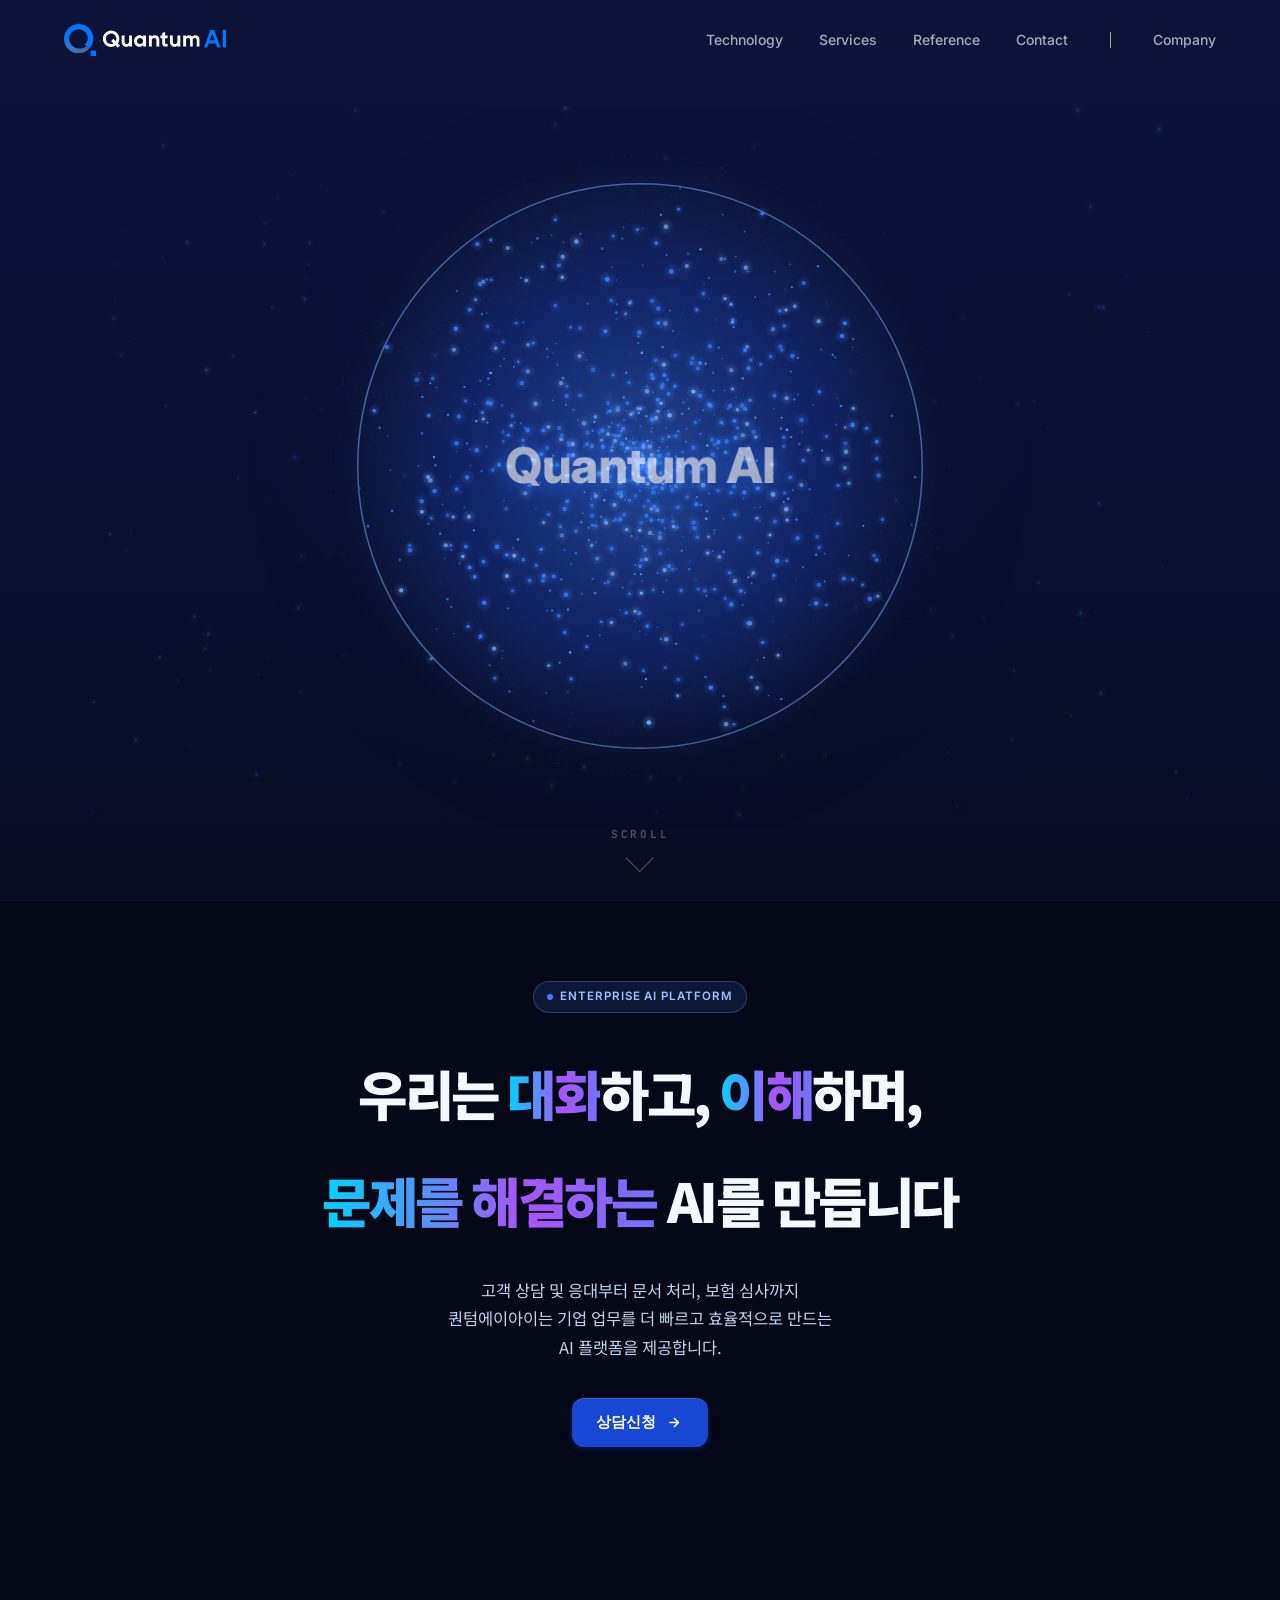
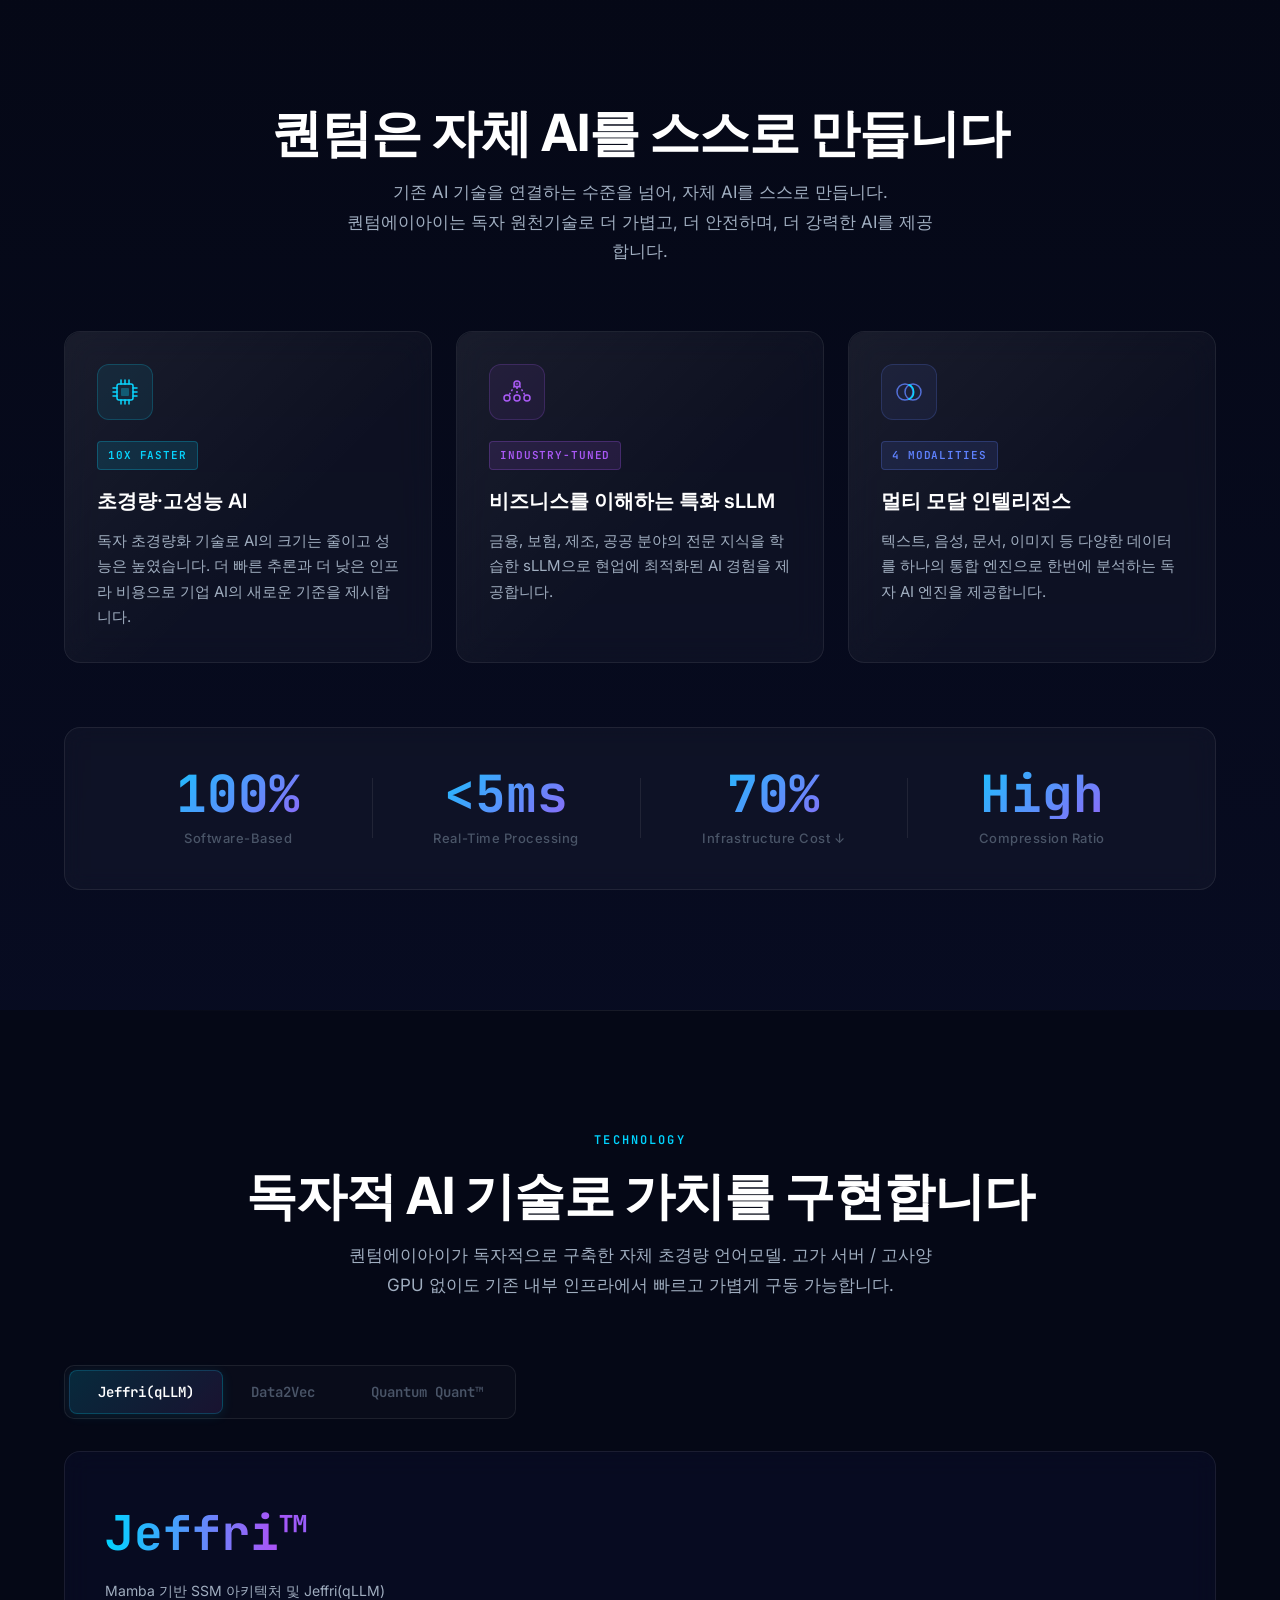
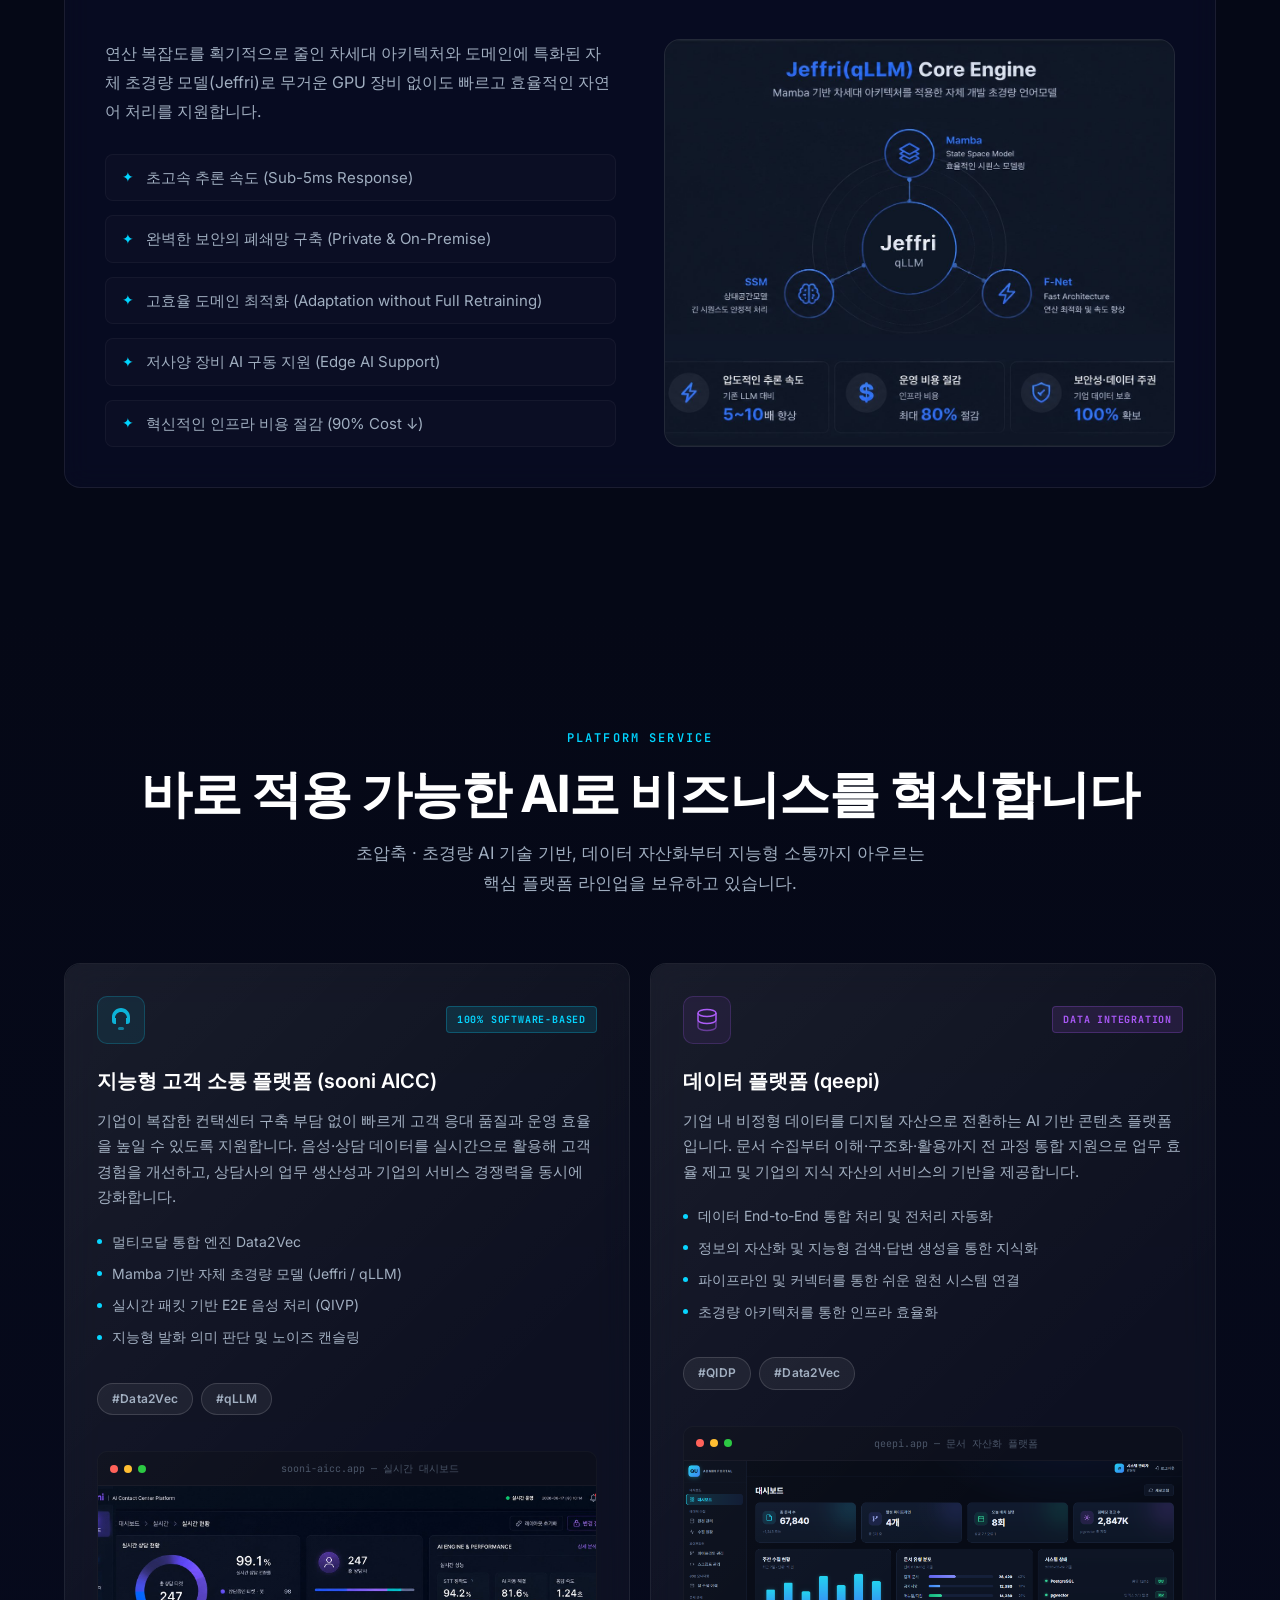
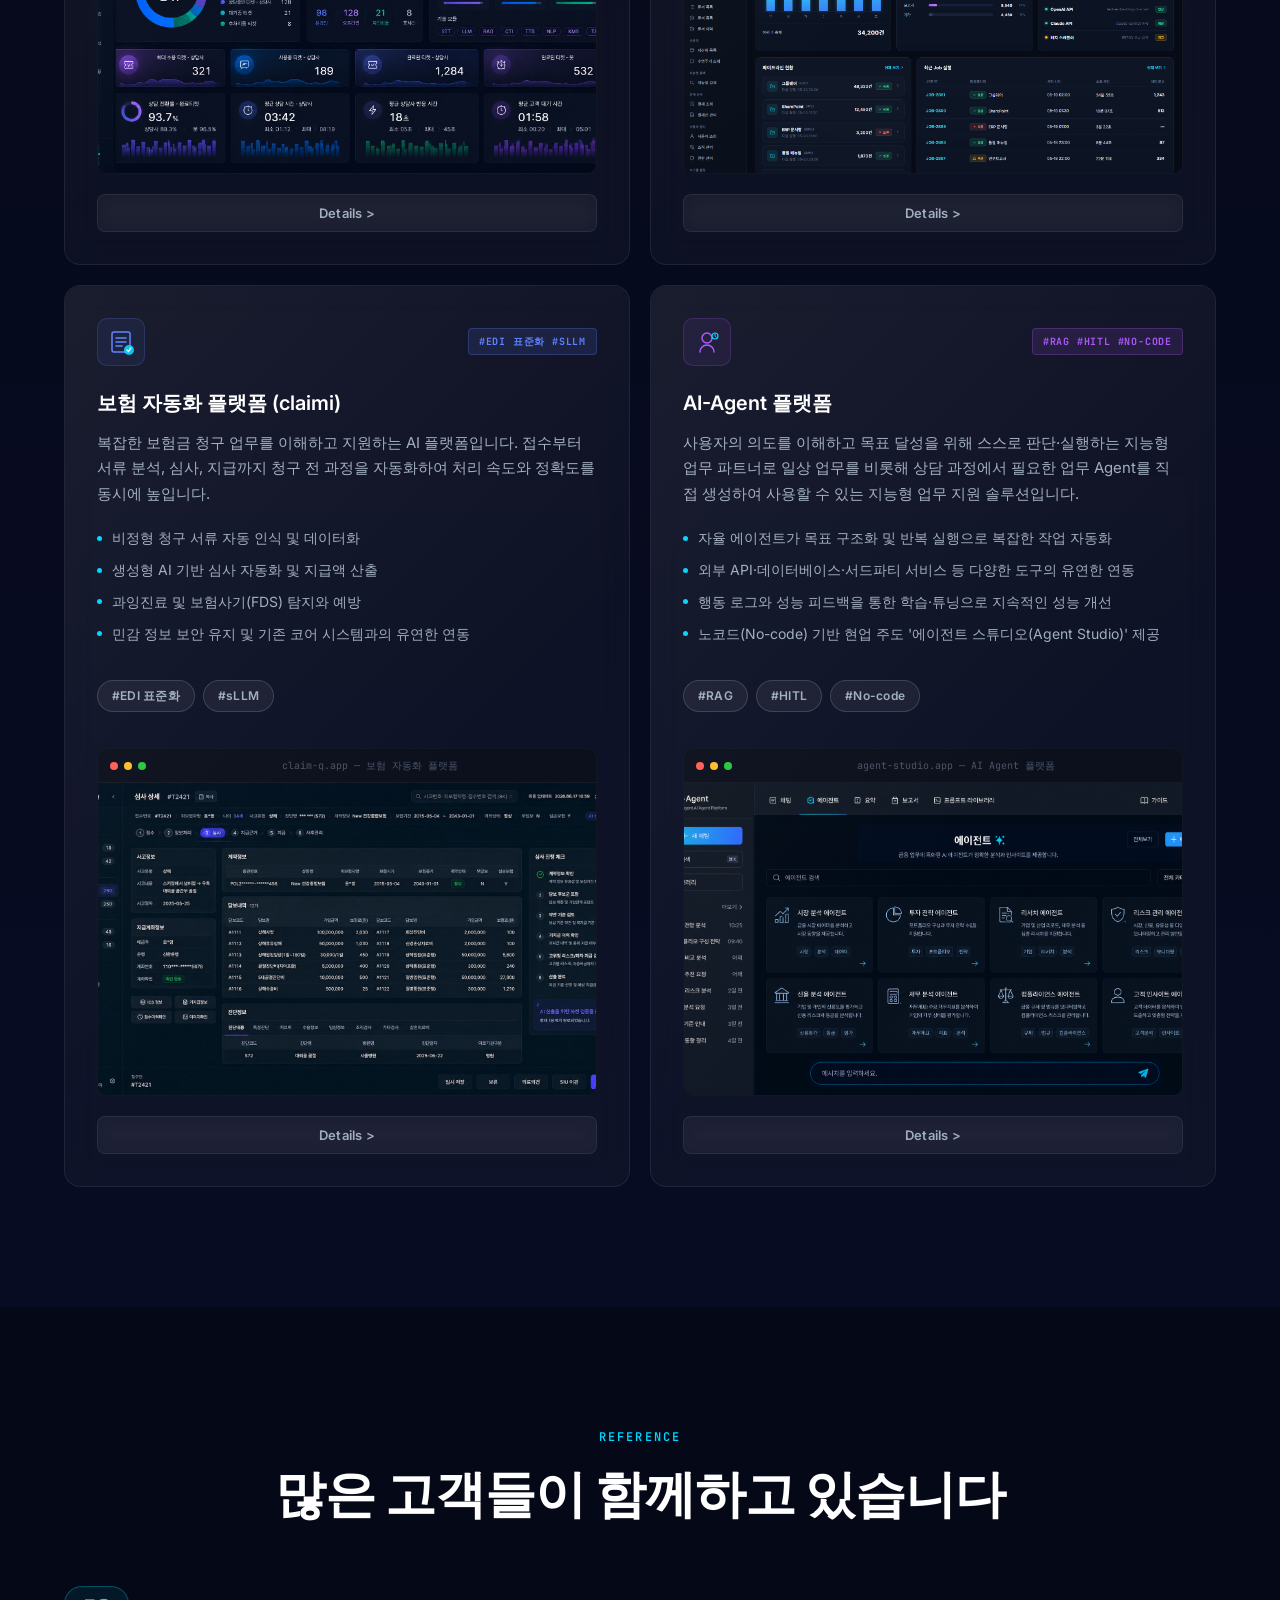
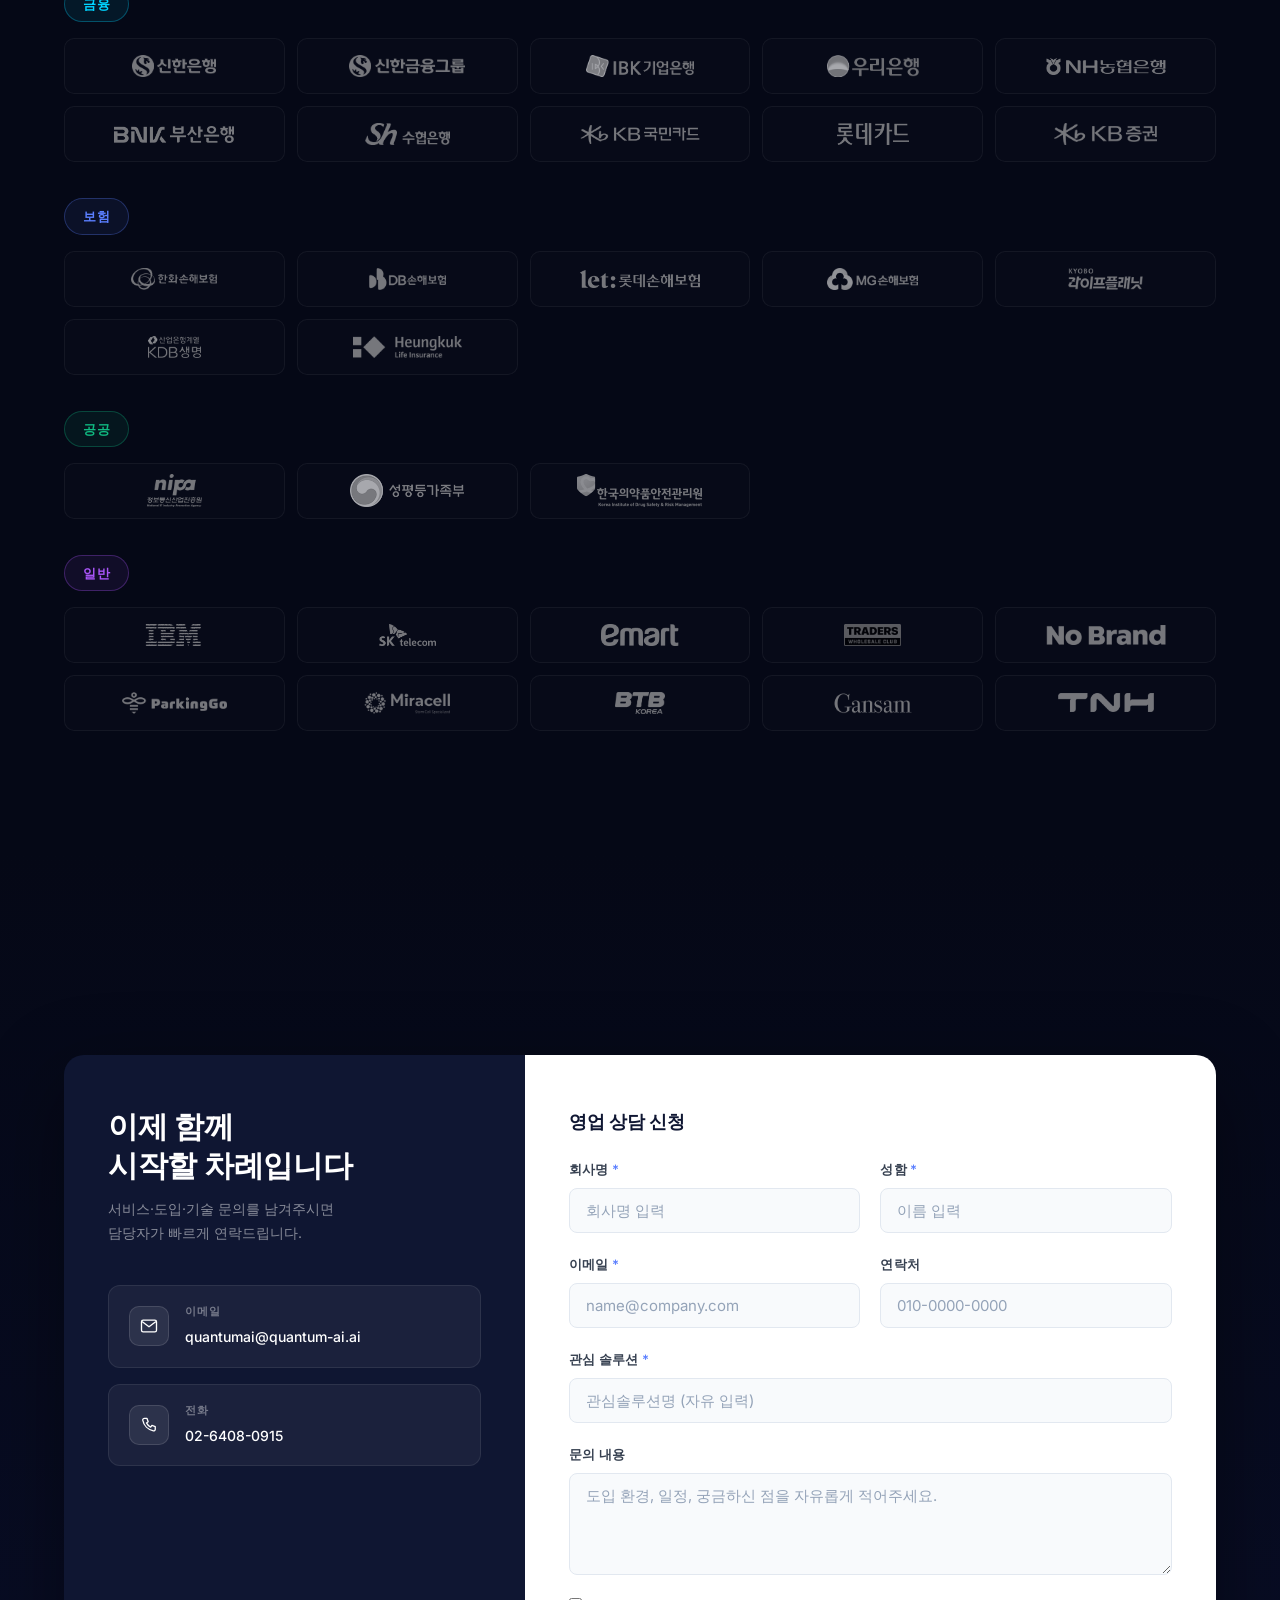
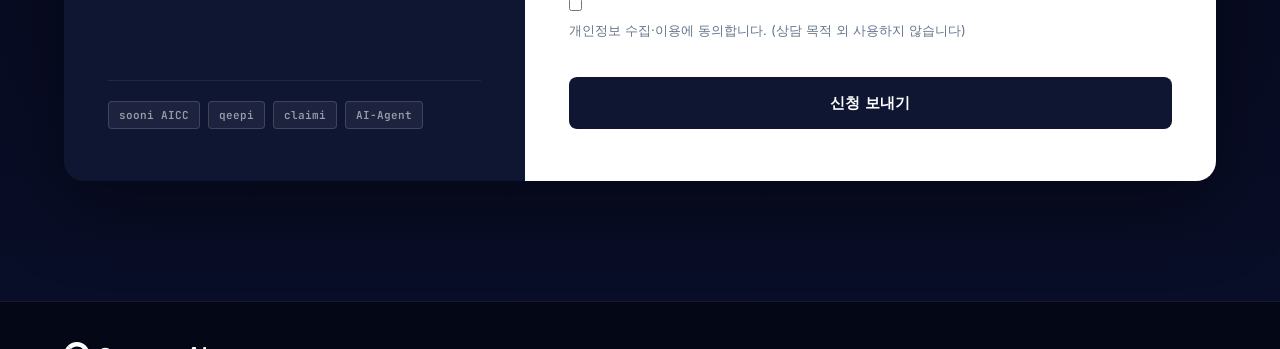
==== commit 14eafa2a: "Add files via upload" ====
--- a/index.html
+++ b/index.html
@@ -64,7 +64,7 @@
           <div class="hero-vis-wrap">
             <canvas class="hero-canvas-3d" id="heroKvCanvas" aria-hidden="true"></canvas>
             <div class="hero-node-labels" id="heroNodeLabels" aria-hidden="true"></div>
-            <div class="hero-core-title" id="heroCoreTitle">퀀텀에이아이</div>
+            <div class="hero-core-title" id="heroCoreTitle">Quantum AI</div>
           </div>
         </div>
         <a href="#hero-copy" class="hero-scroll-hint" aria-label="아래로 스크롤">
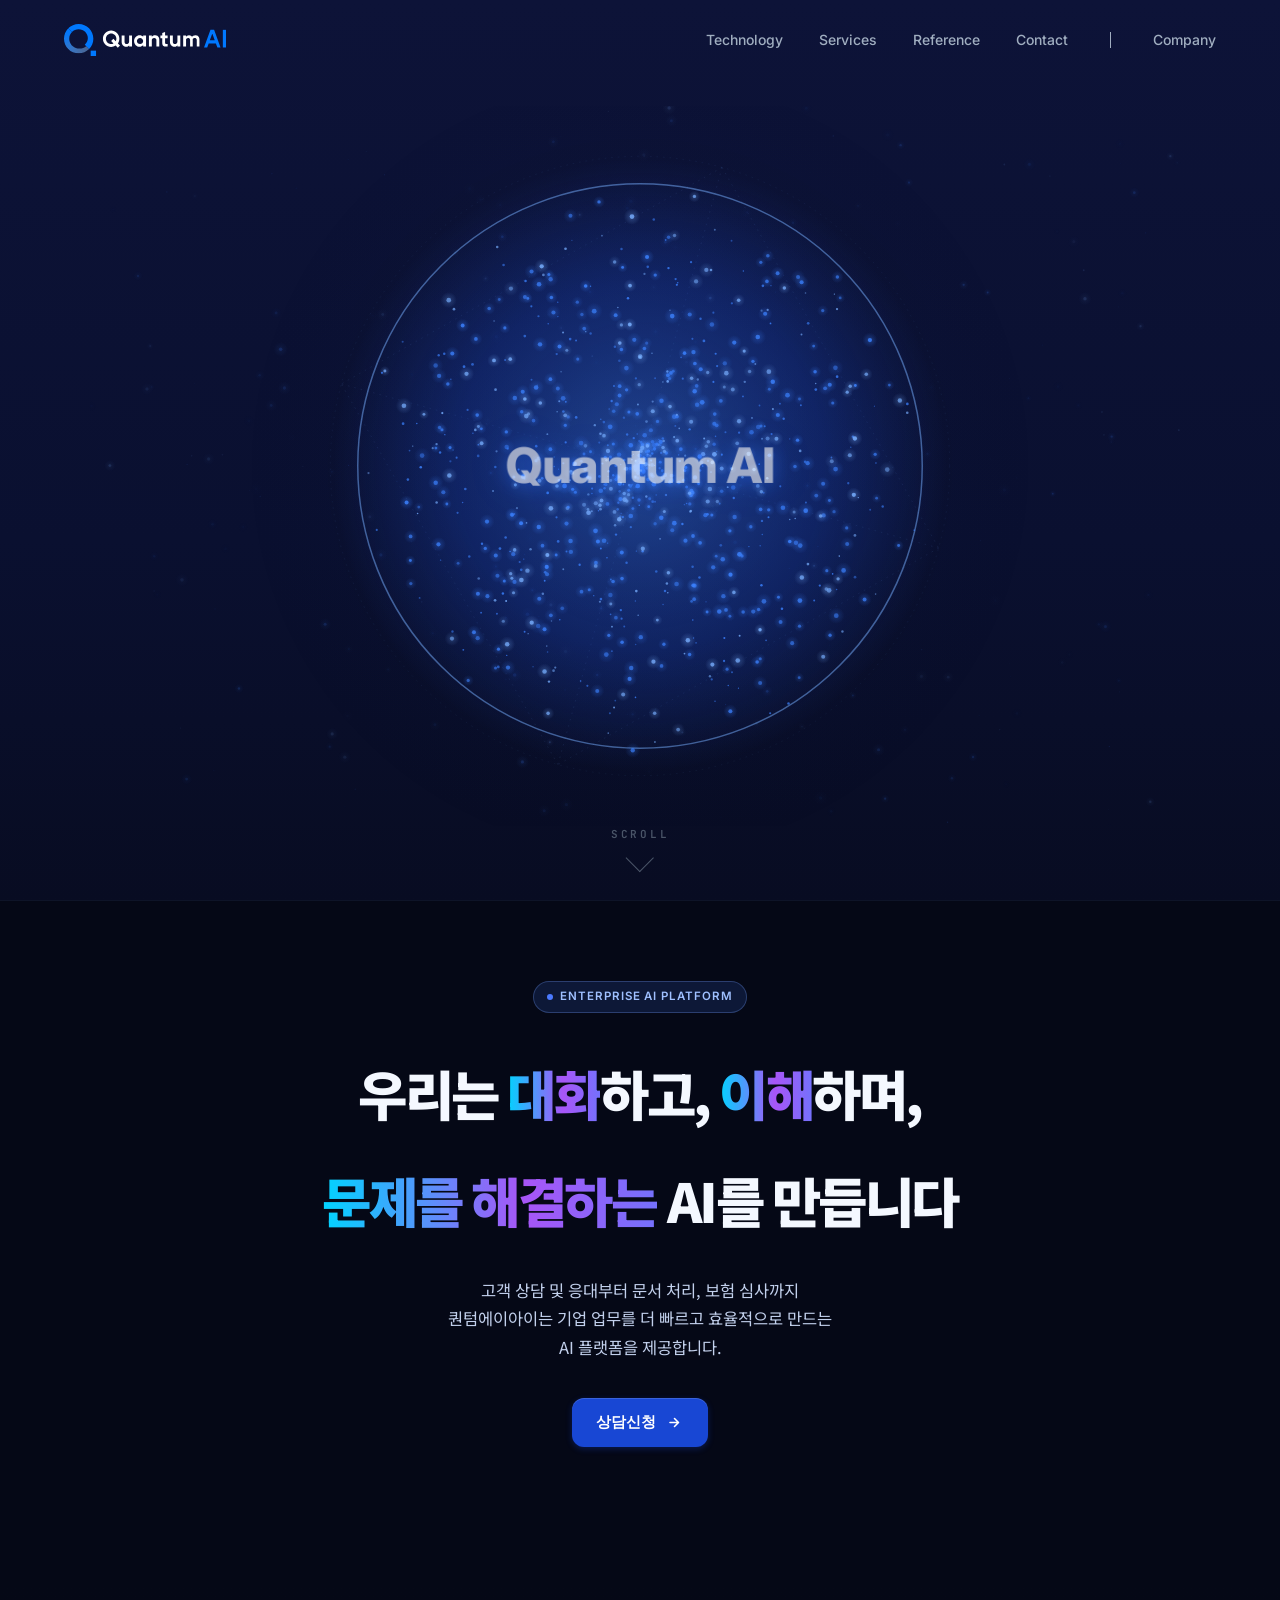
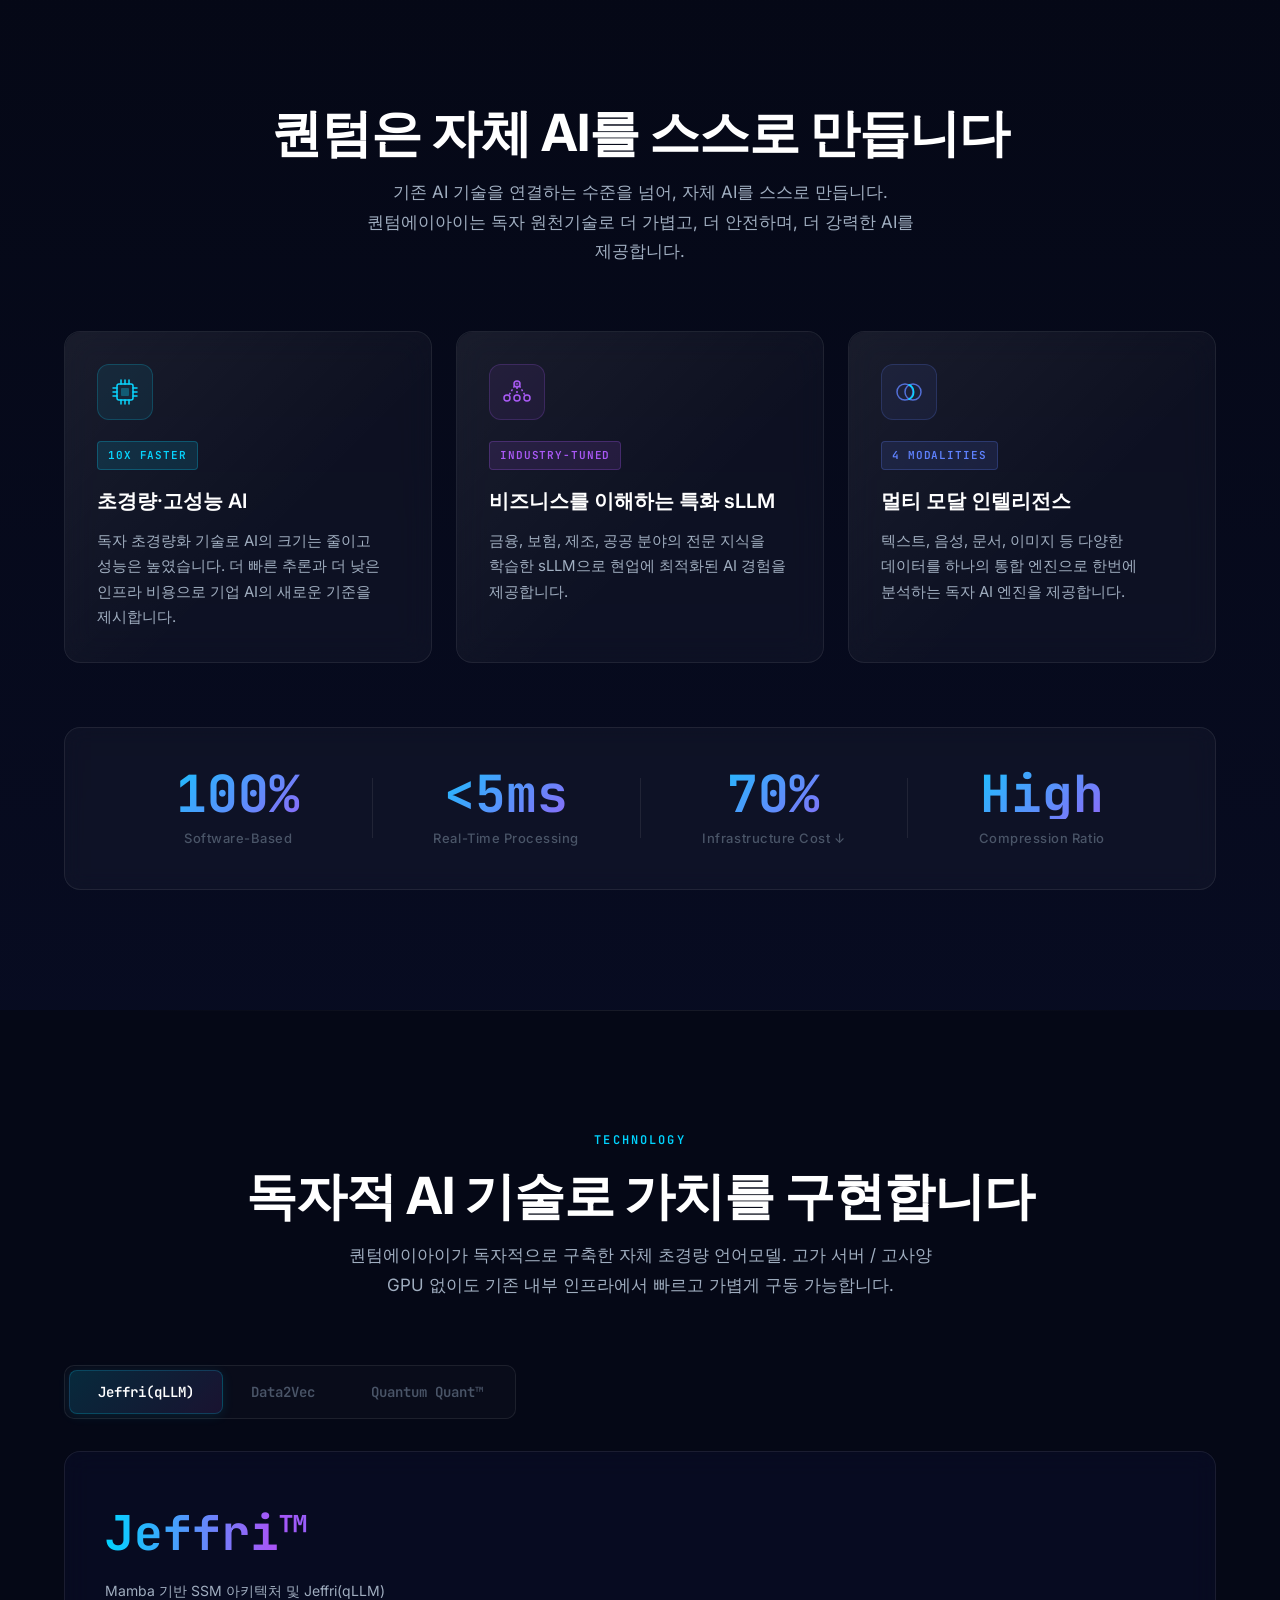
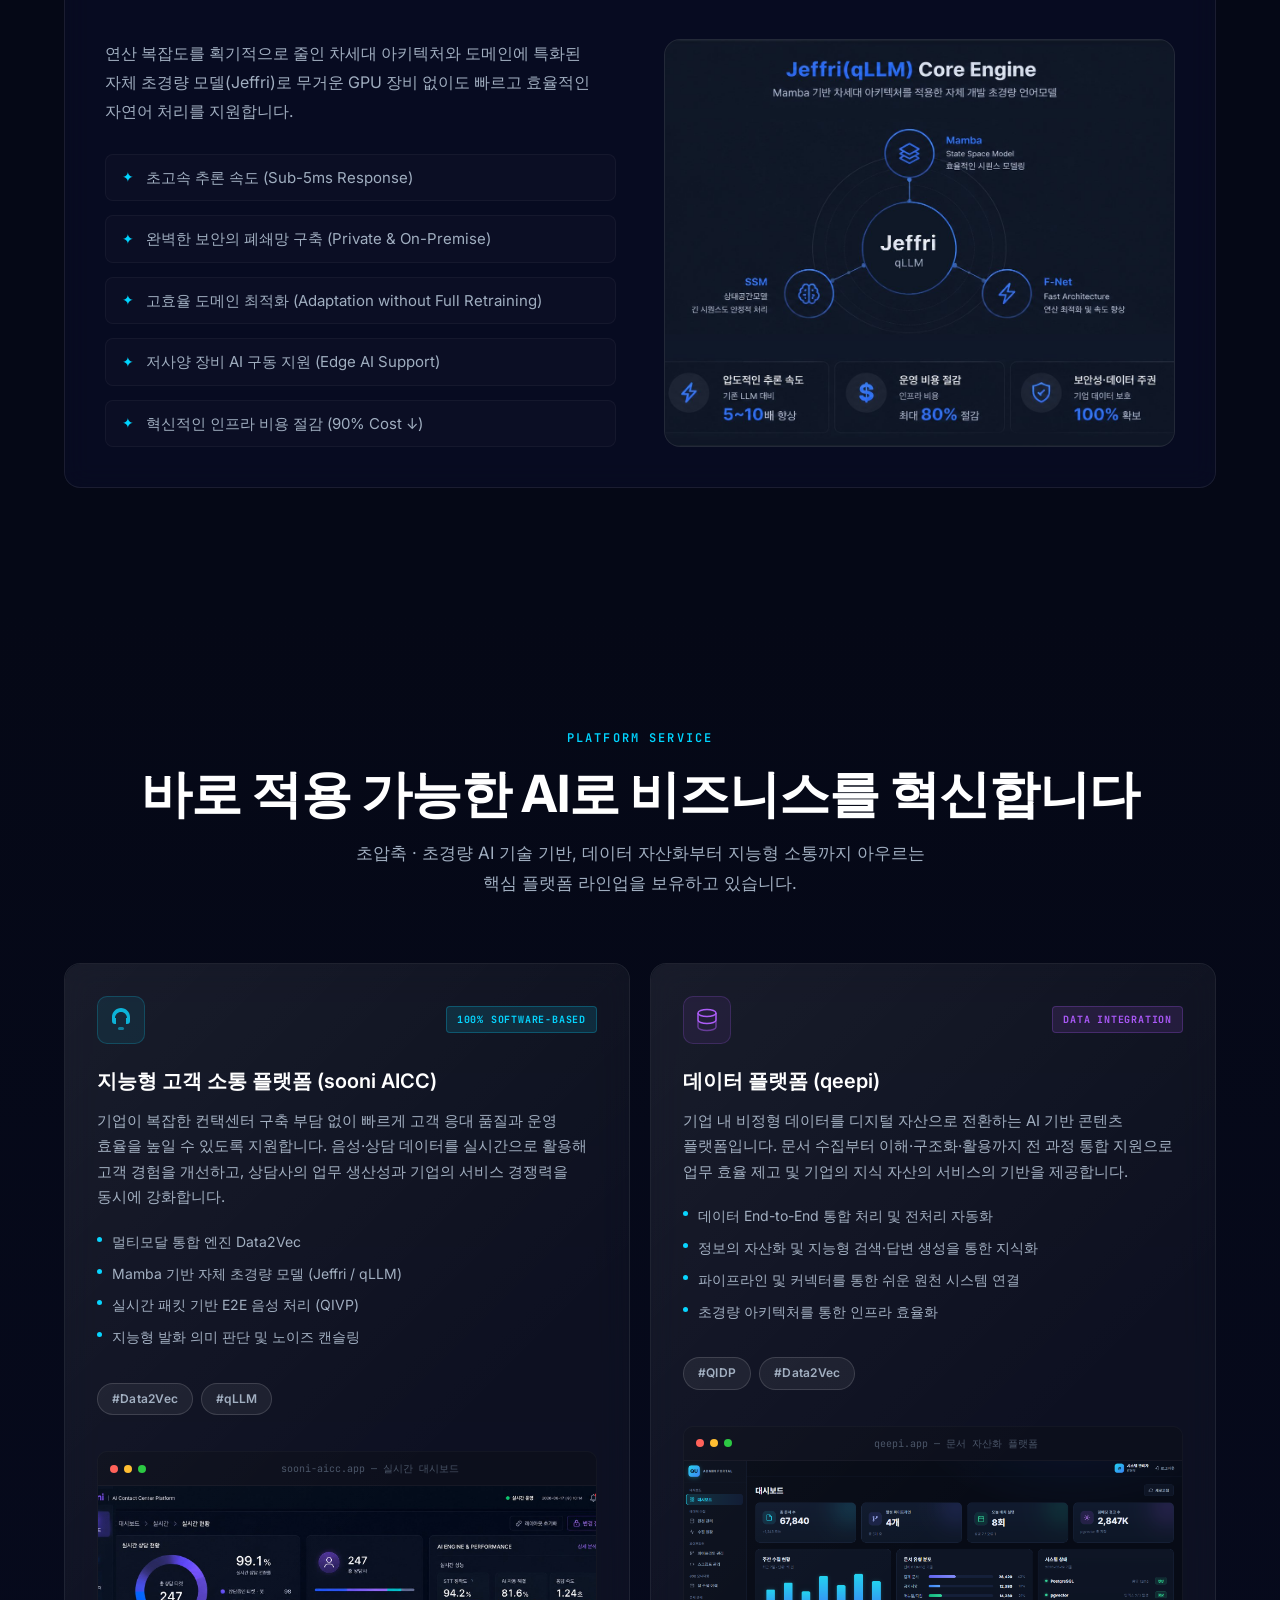
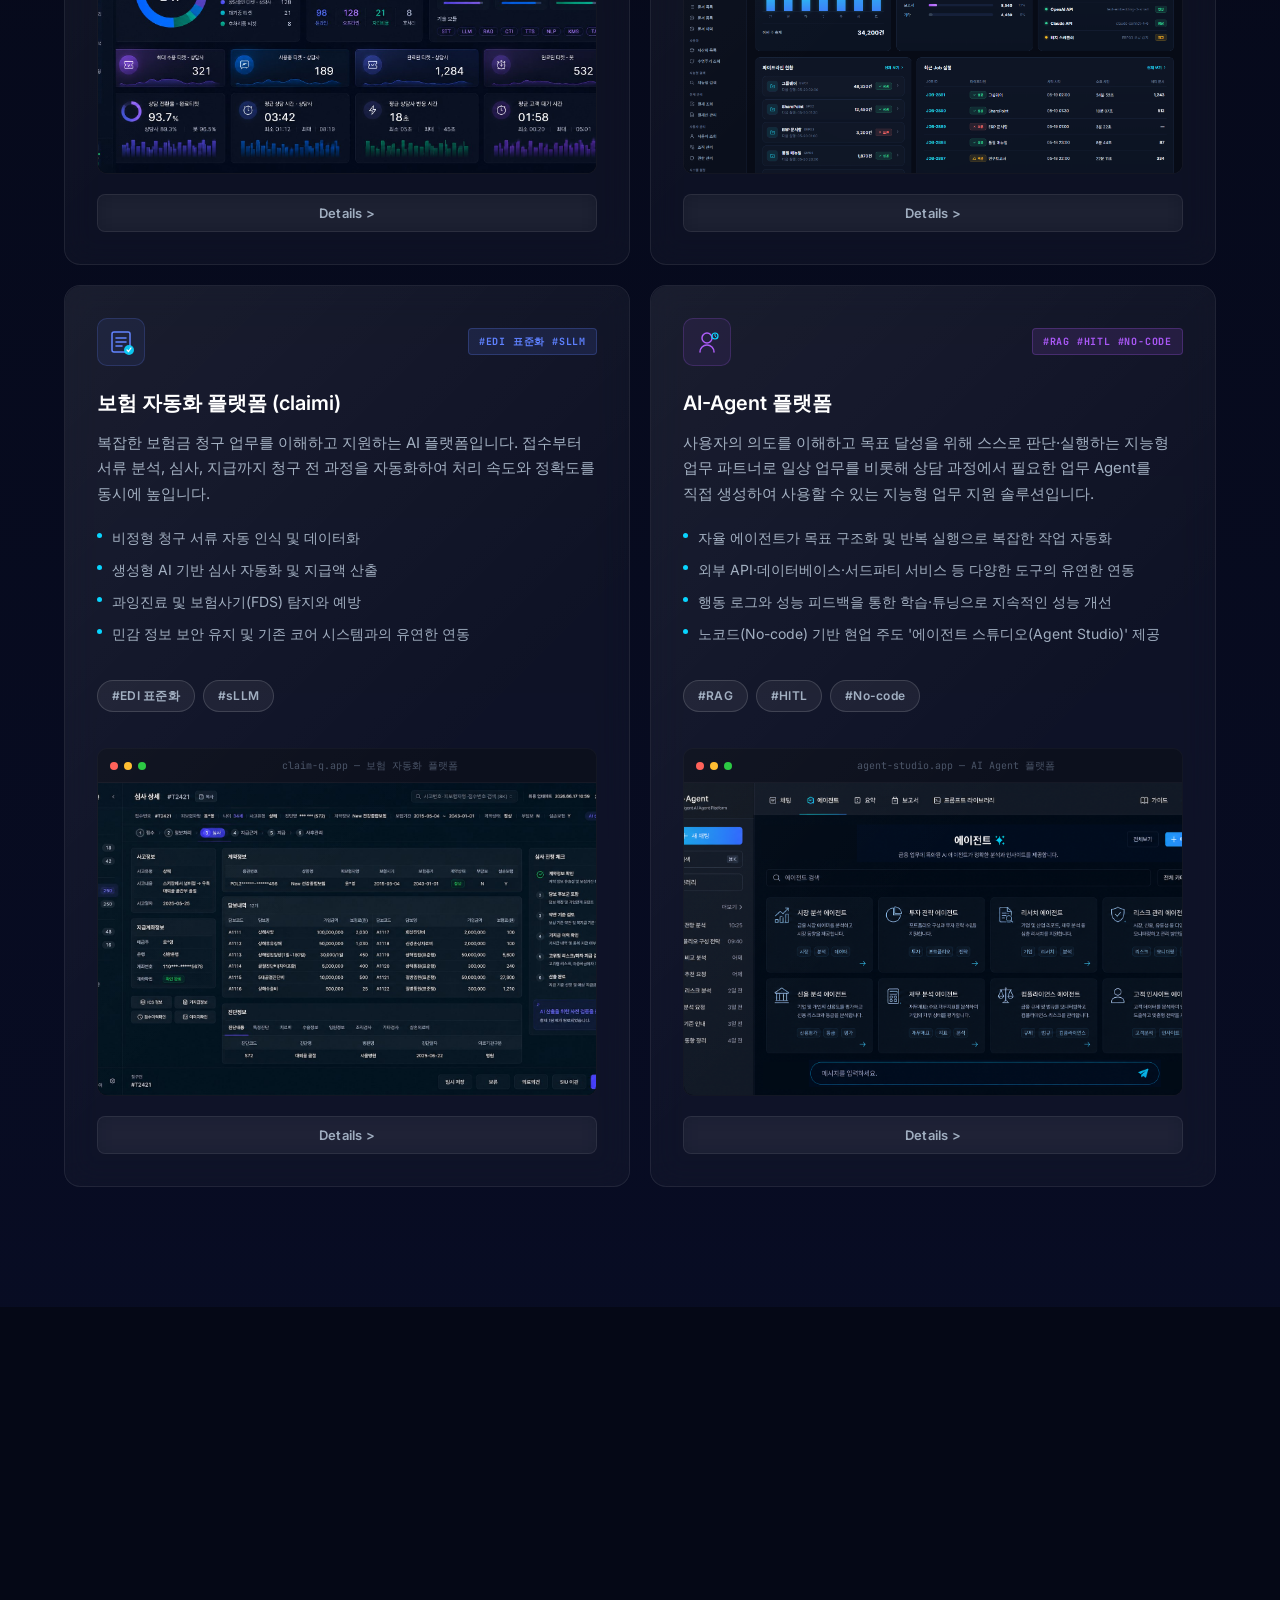
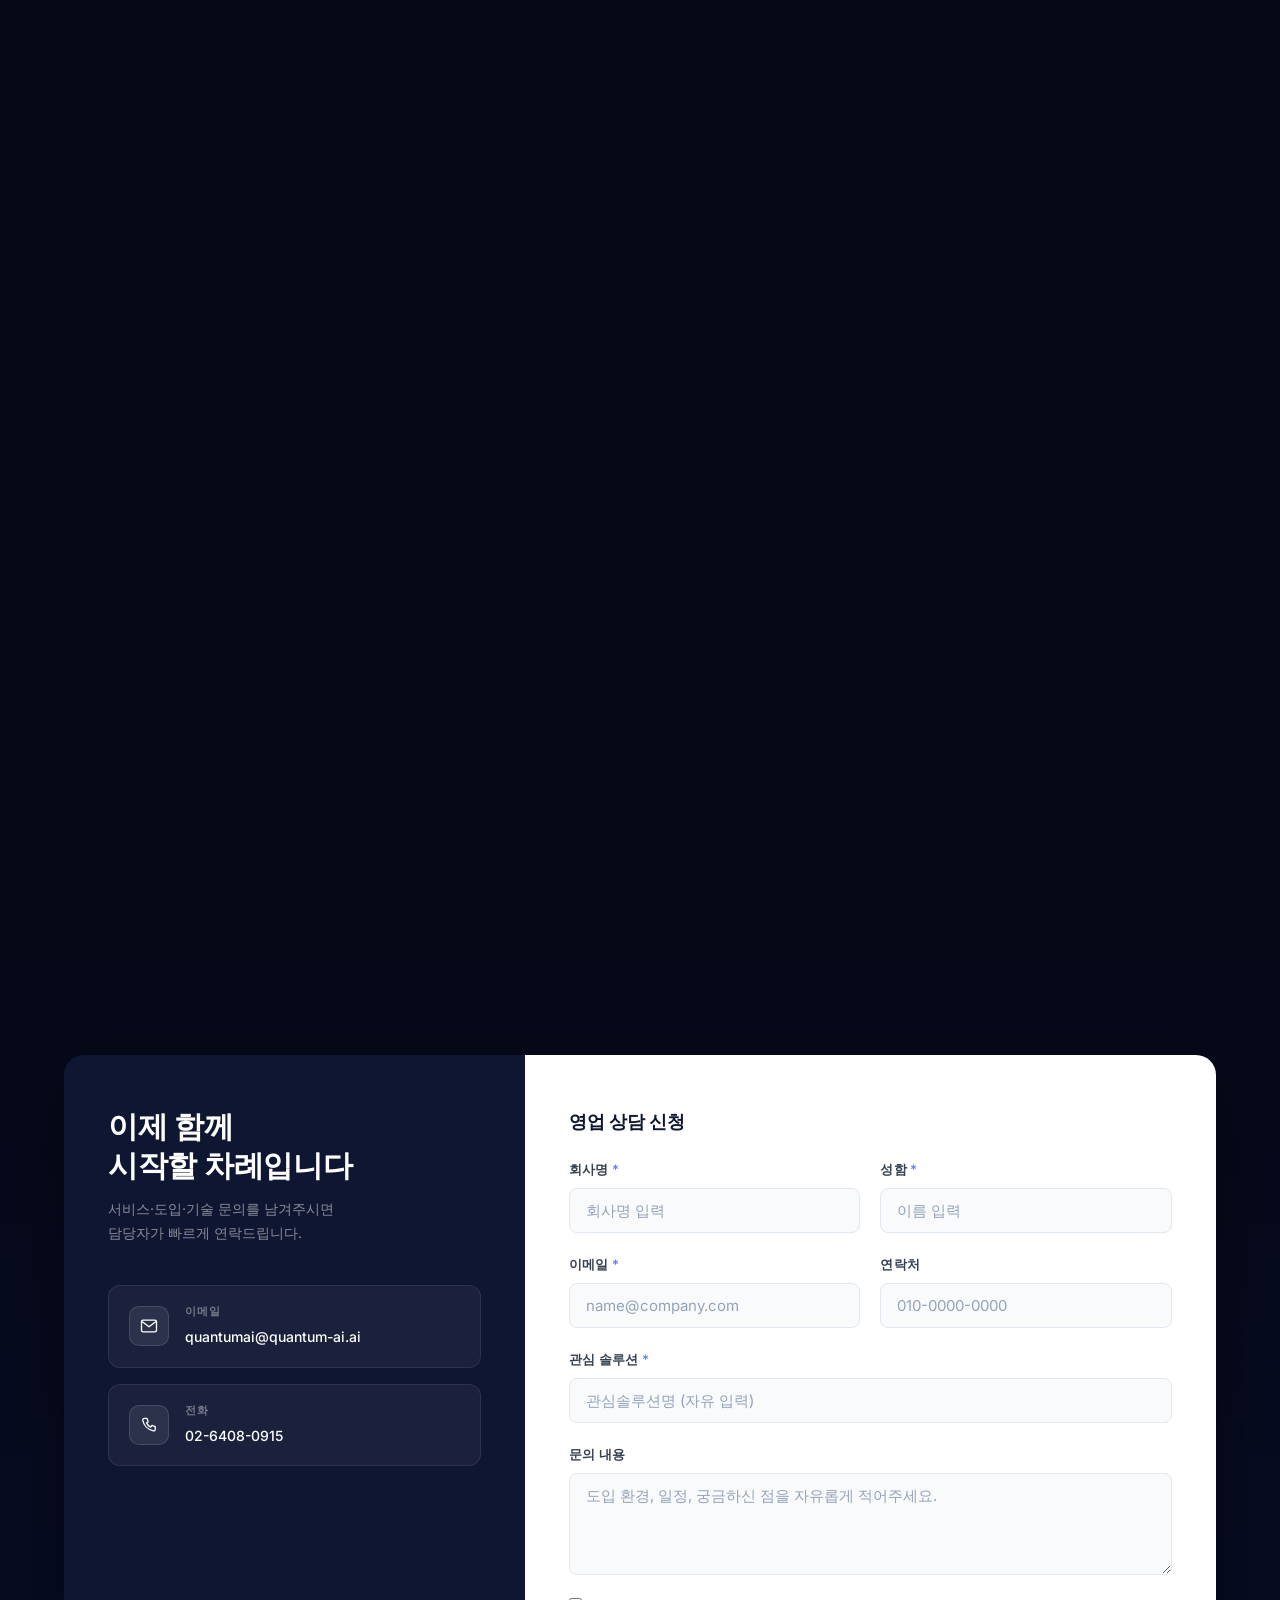
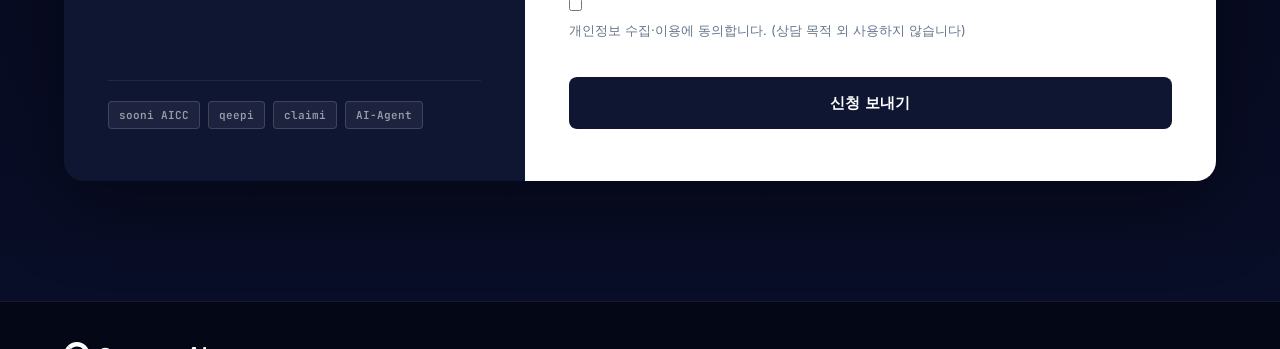
==== commit 77648e76: "Add files via upload" ====
--- a/index.html
+++ b/index.html
@@ -81,7 +81,7 @@
             <span class="block"><span class="hw">우리는 </span><span class="grad g1">대화</span><span class="hw">하고, </span><span class="grad g2">이해</span><span class="hw">하며,</span></span>
             <span class="block" style="white-space:nowrap;"><span class="grad g3">문제를 해결하는</span><span class="hw"> AI를 만듭니다</span></span>
           </h1>
-          <p class="hero-sub">고객 상담 및 응대부터 문서 처리, 보험 심사까지<br>퀀텀에이아이는 기업 업무를 더 빠르고 효율적으로 만드는<br>AI 플랫폼을 제공합니다.</p>
+          <p class="hero-sub">고객 상담 및 응대부터 문서 처리, 보험 심사까지<br>퀀텀에이아이는 기업 업무를 더 빠르고 <span style="white-space:nowrap;">효율적으로 만드는</span><br>AI 플랫폼을 제공합니다.</p>
           <div class="hero-ctas">
             <a href="#contact" class="btn-hero-p">
               상담신청
@@ -693,8 +693,8 @@
         <button class="form-success-close" id="form-success-close" aria-label="닫기" type="button">✕</button>
         <div class="form-success" aria-live="polite">
           <span class="success-icon">✓</span>
-          <h4>Inquiry Sent Successfully</h4>
-          <p>Our enterprise team will respond within one business day.</p>
+          <h4>신청이 완료되었습니다</h4>
+          <p>담당자가 확인 후 빠른 시일 내에 연락드리겠습니다.</p>
         </div>
       </div>
     </div>
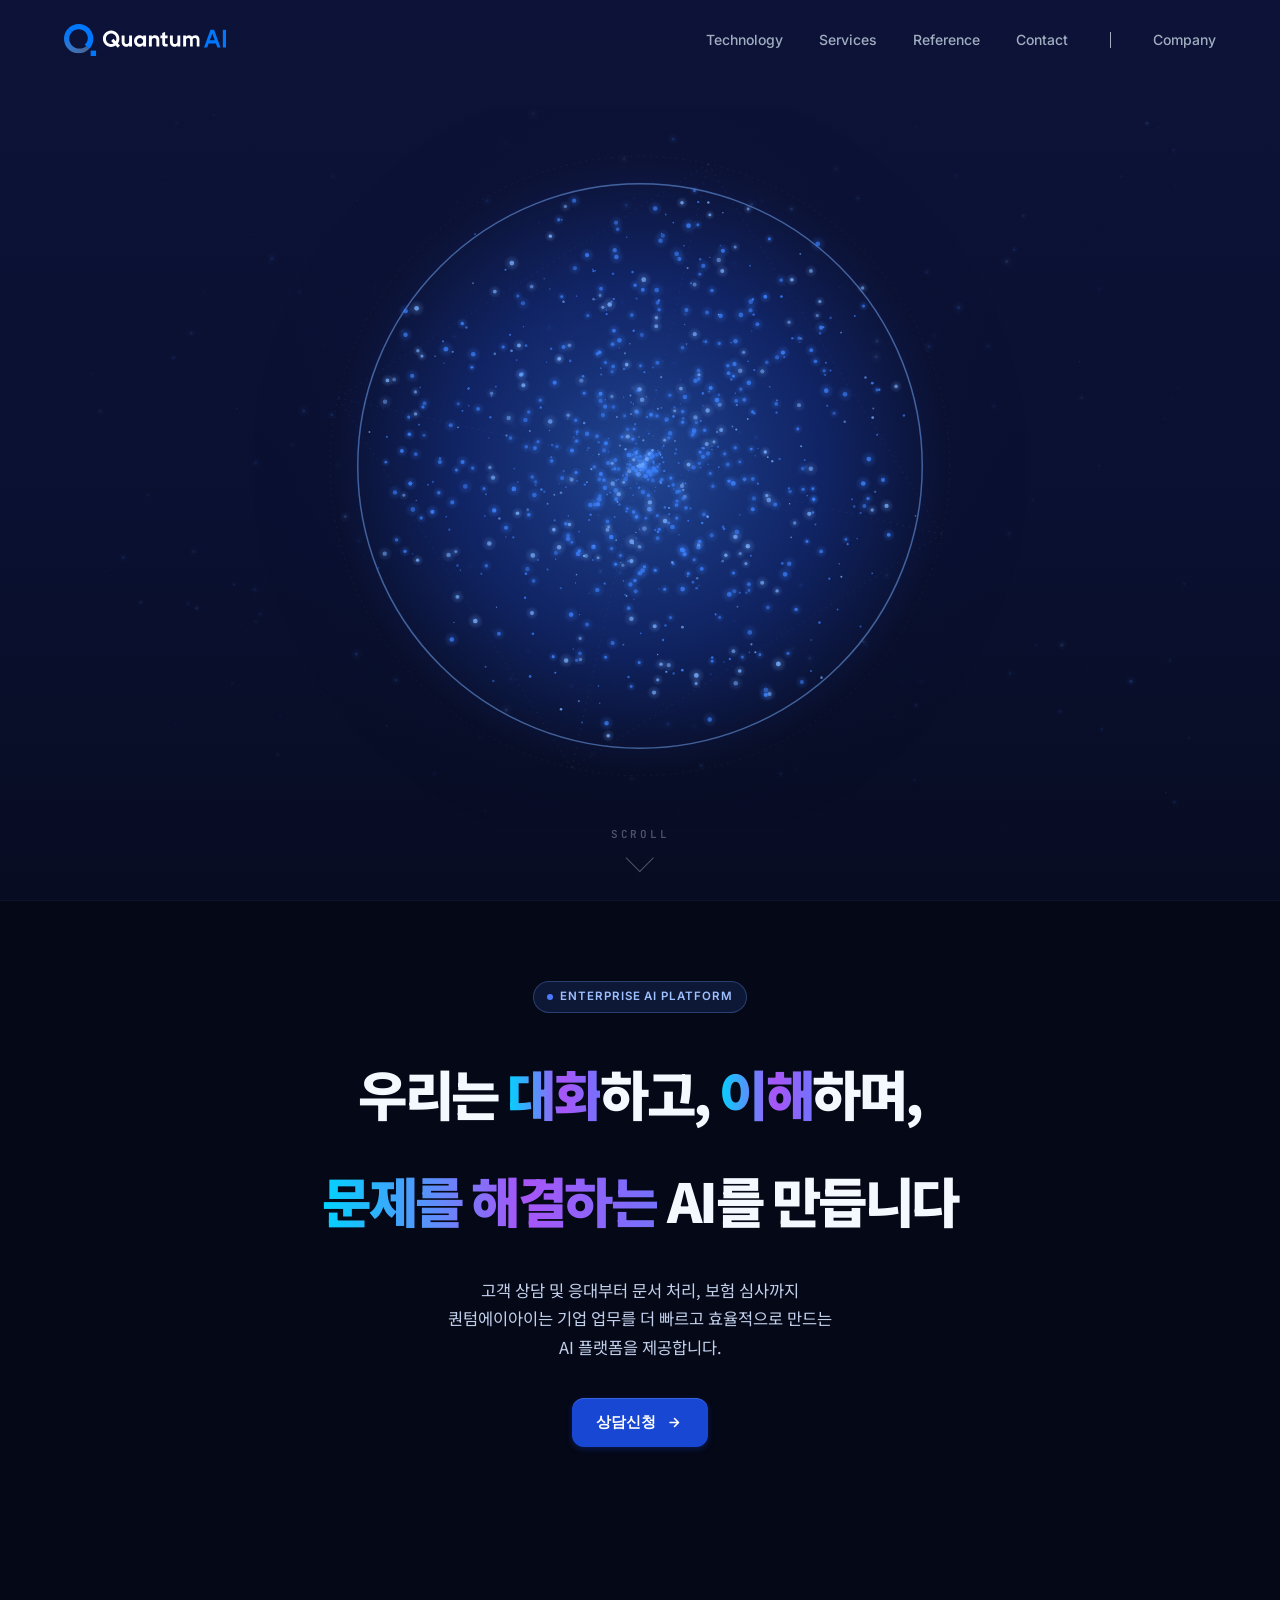
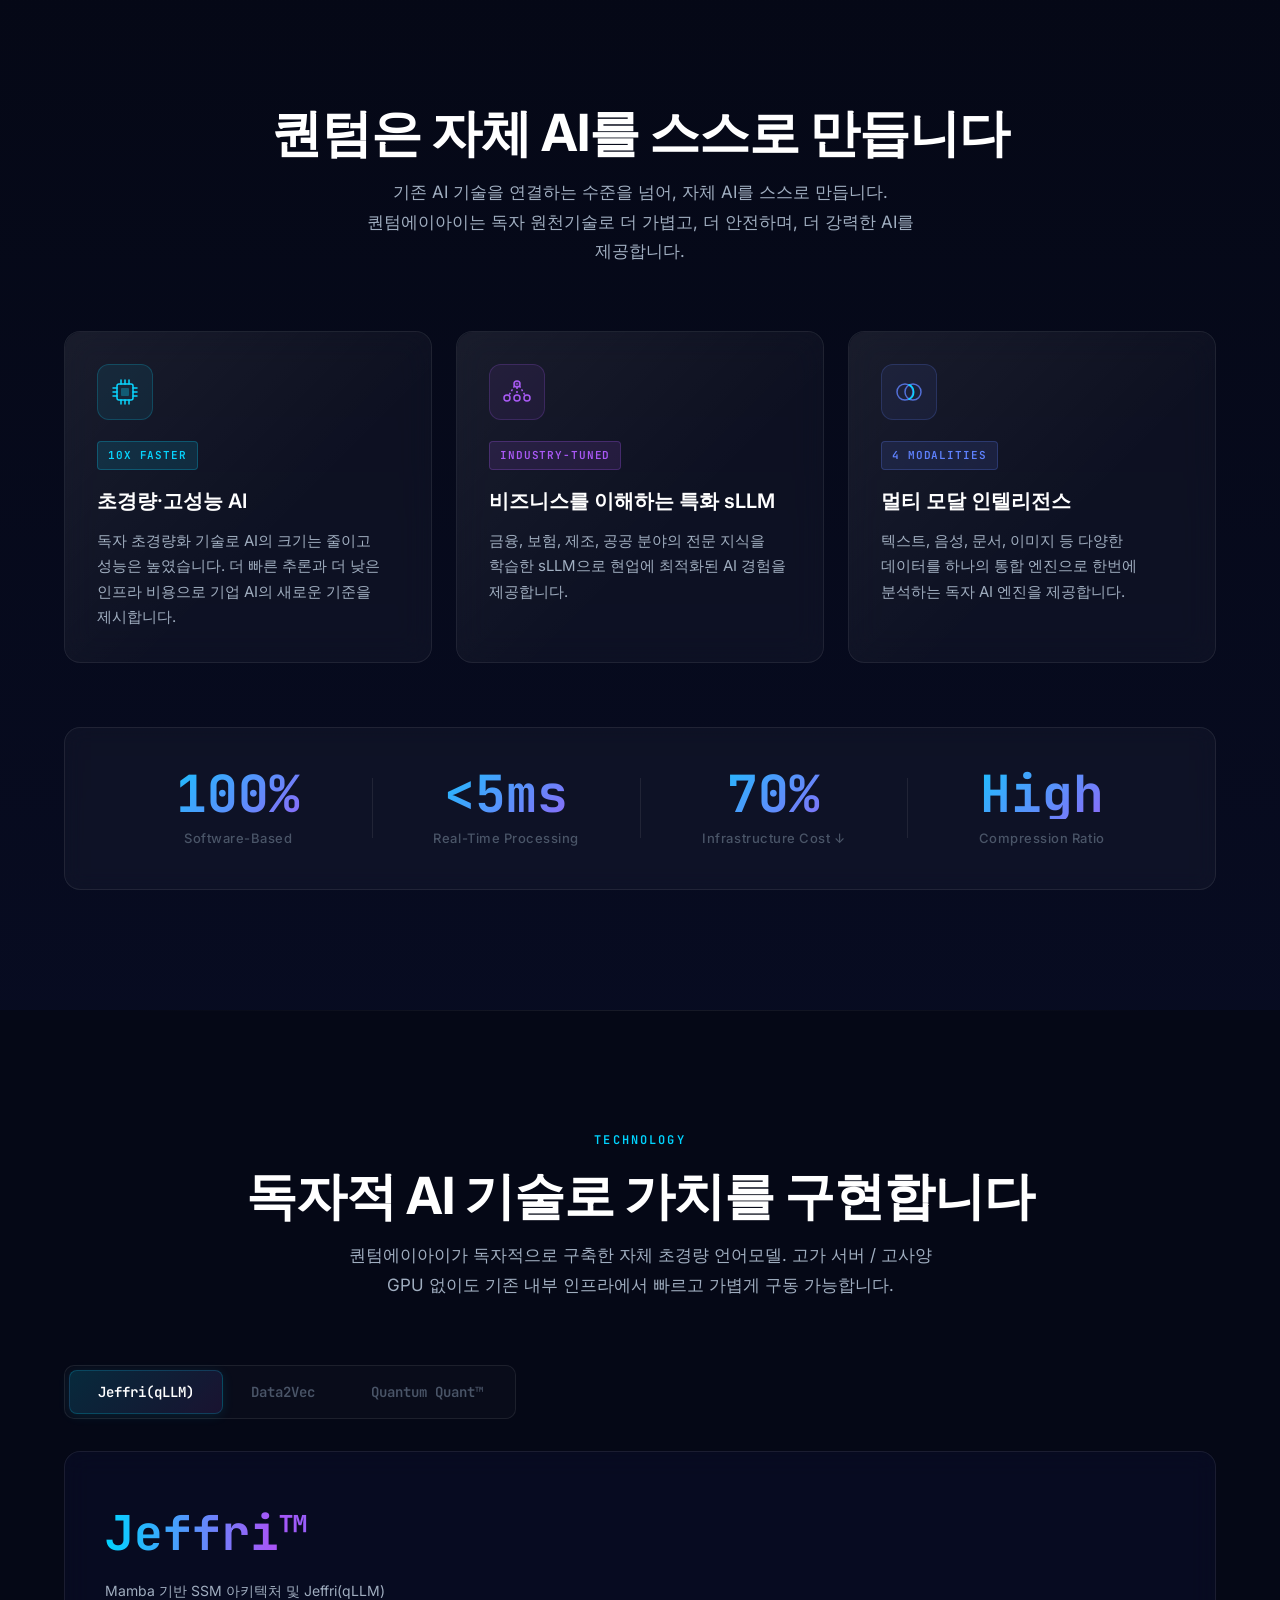
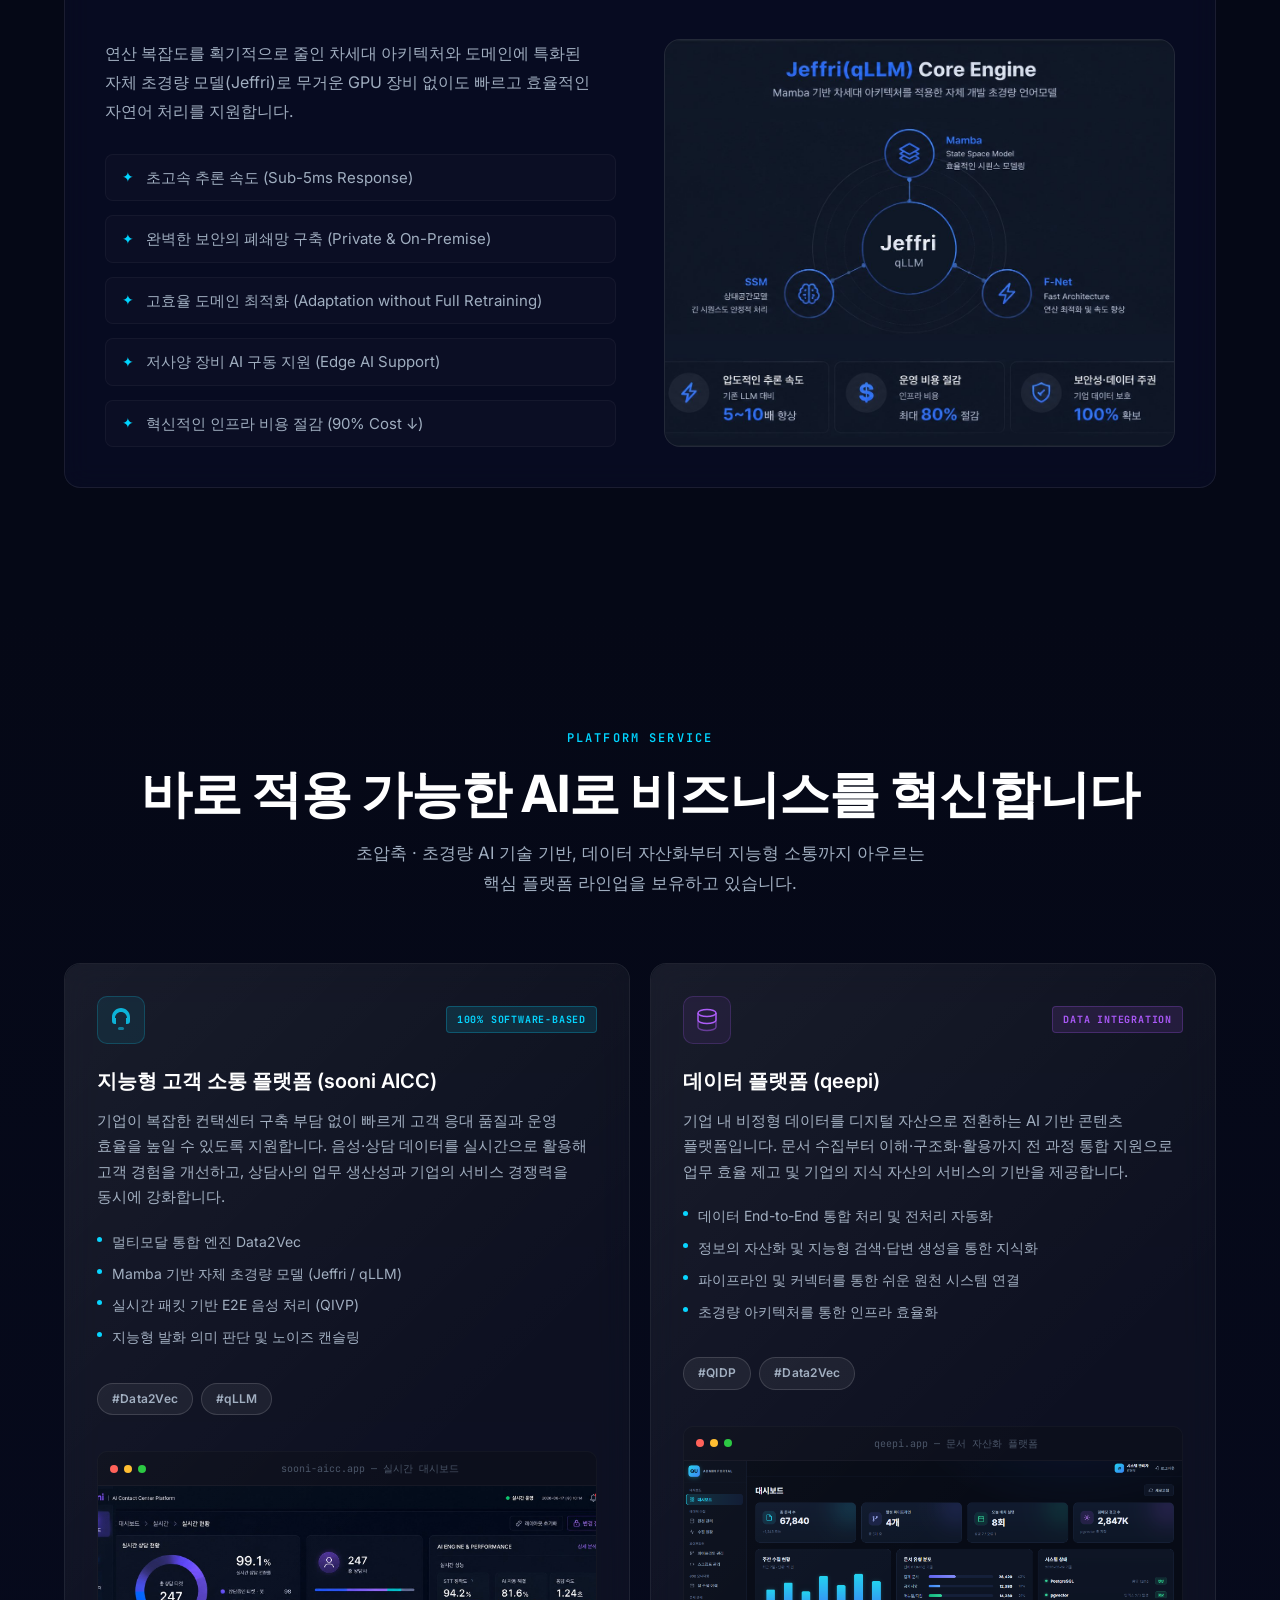
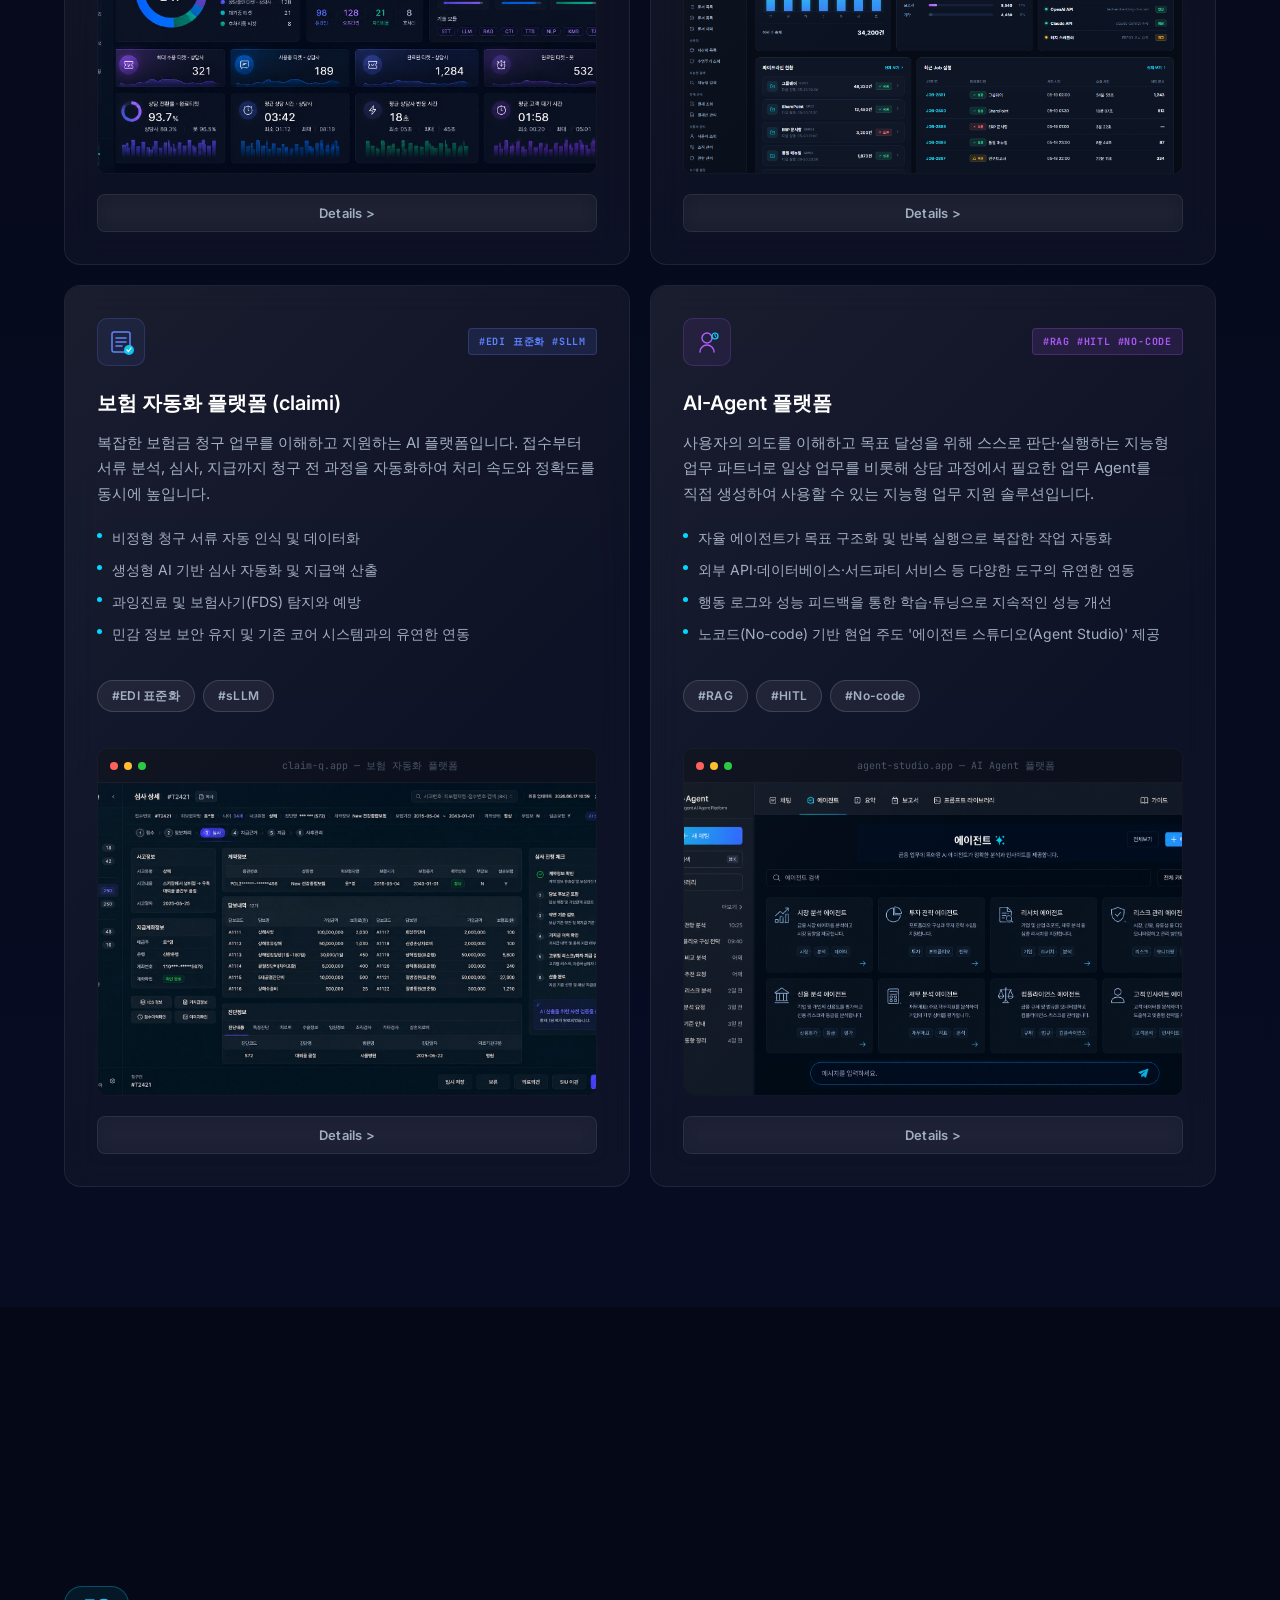
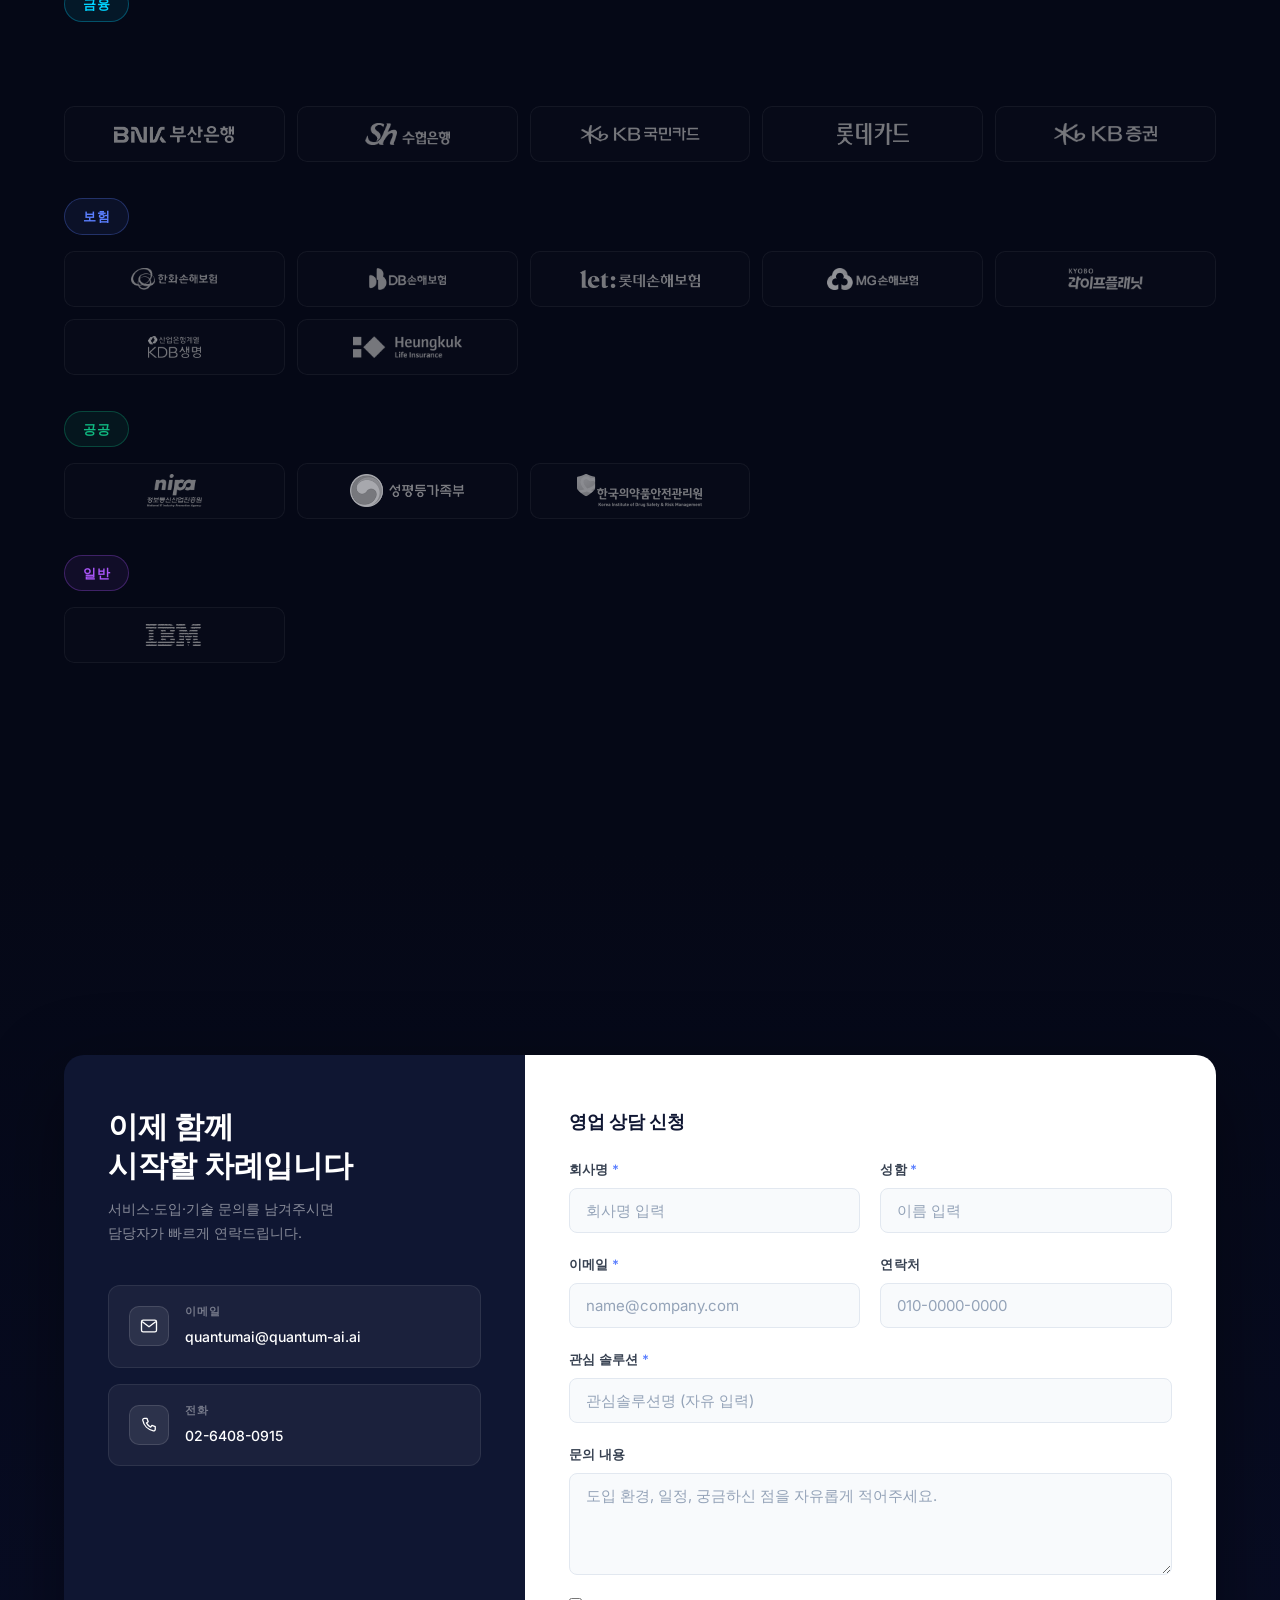
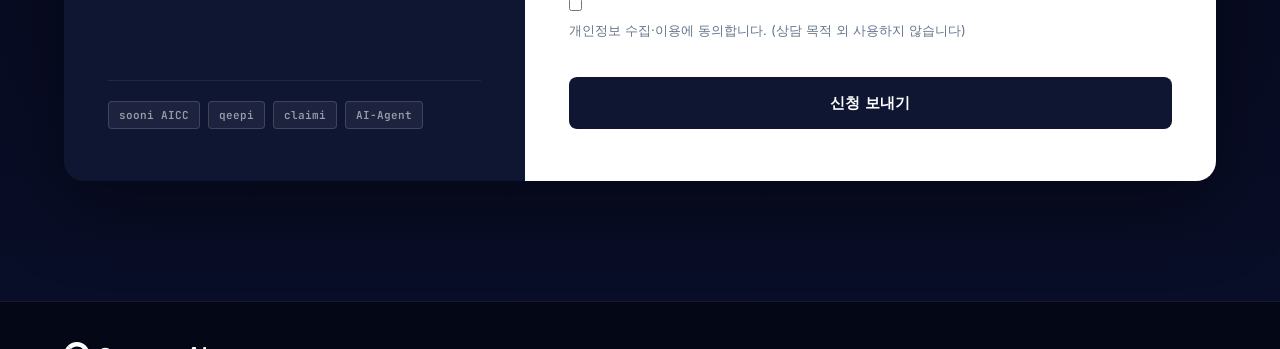
==== commit 24547a00: "Add files via upload" ====
--- a/index.html
+++ b/index.html
@@ -328,8 +328,12 @@
           </div>
           <div class="tech-panel-body compression-body">
             <p class="tech-description" style="margin-bottom:24px;">막대한 연산 자원이 필요한 AI 모델의 크기를 성능 저하 없이 대폭 압축하여 메모리 사용량과 연산 비용을 최소화하고 프라이빗 AI 구동을 지원하는 독자적 초압축 기술입니다.</p>
-            <div class="compression-viz ba-viz ba-viz-img" aria-label="Quantum Quant™ 경량화 비교 (BEFORE / AFTER)">
-              <img src="img/quantum-quant.png" alt="Quantum Quant™ BEFORE/AFTER 경량화 비교" loading="lazy" />
+            <div class="quant-img-row" aria-label="Quantum Quant™ 경량화 비교">
+              <img src="img/quantum-quant01.png" alt="Quantum Quant™ 단계 1" loading="lazy" />
+              <span class="quant-arrow" aria-hidden="true">↓</span>
+              <img src="img/quantum-quant02.png" alt="Quantum Quant™ 단계 2" loading="lazy" />
+              <span class="quant-arrow" aria-hidden="true">↓</span>
+              <img src="img/quantum-quant03.png" alt="Quantum Quant™ 단계 3" loading="lazy" />
             </div>
           </div>
         </div>
